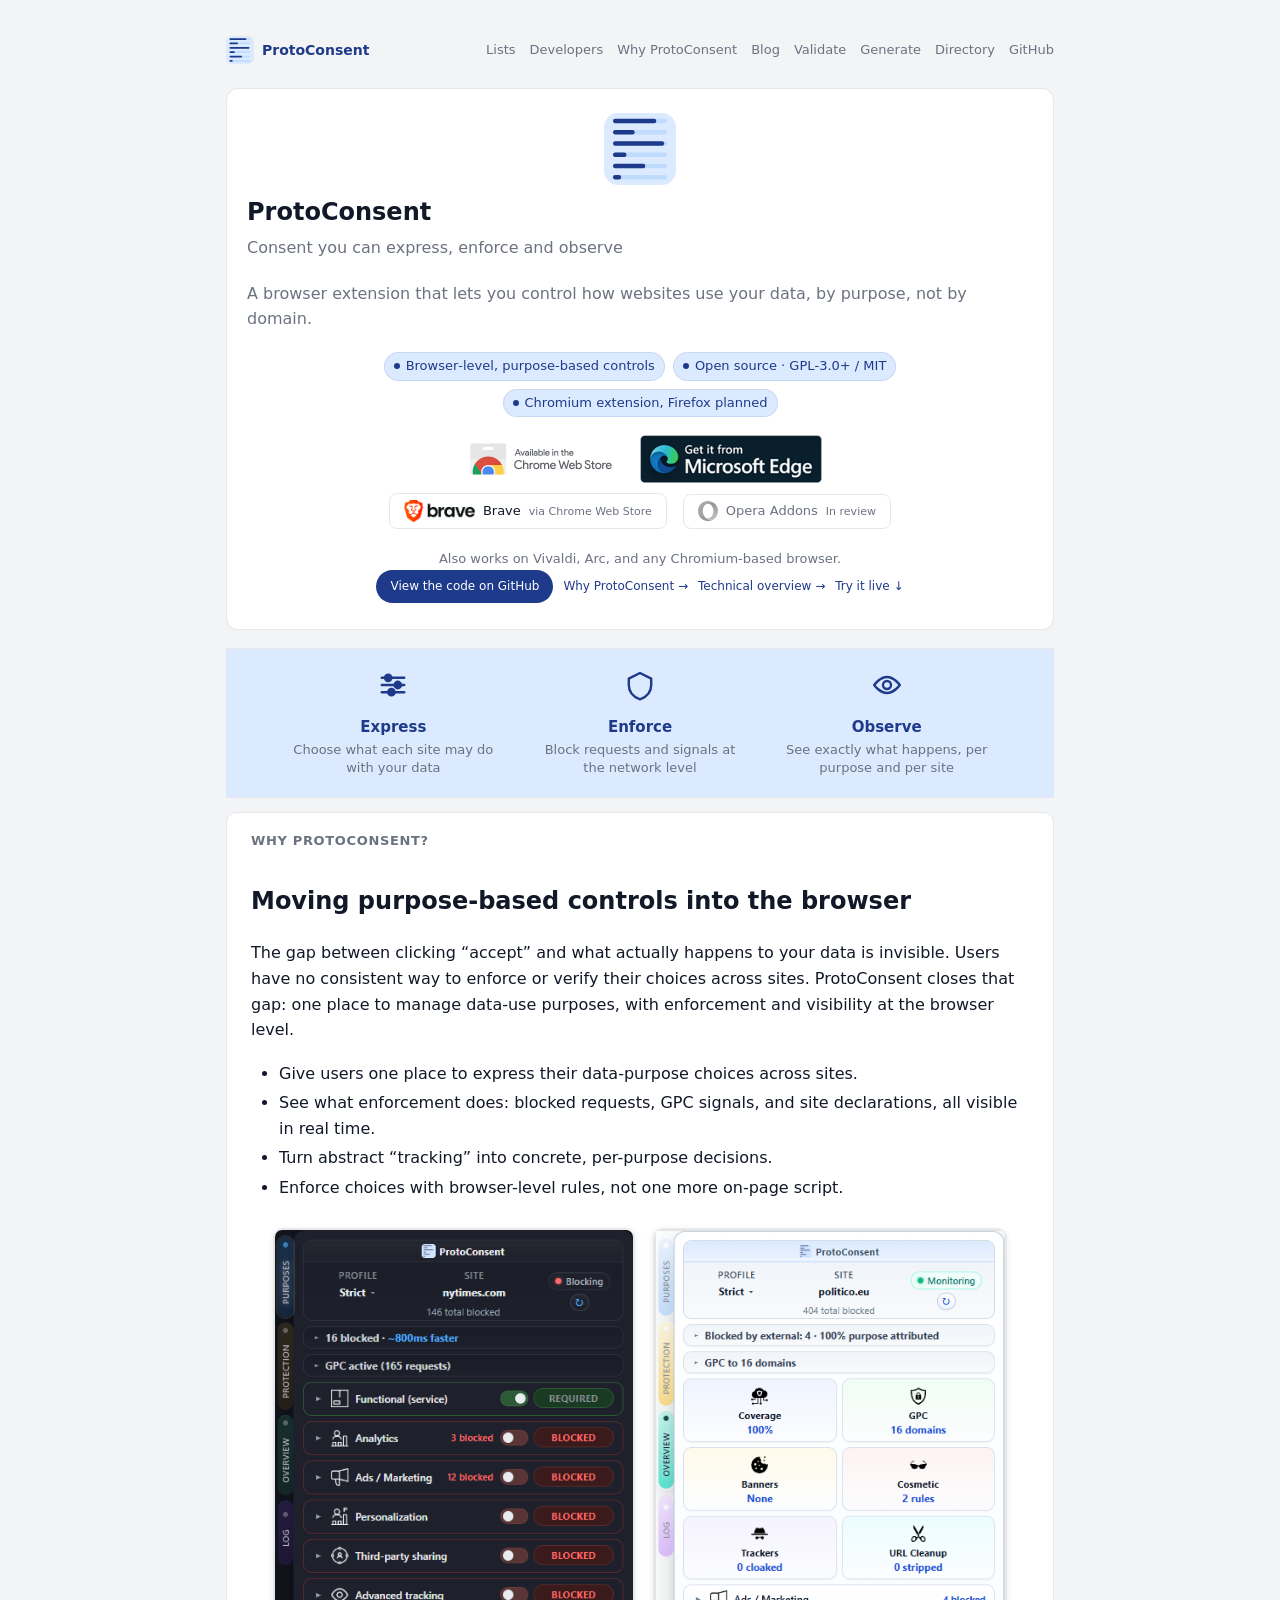
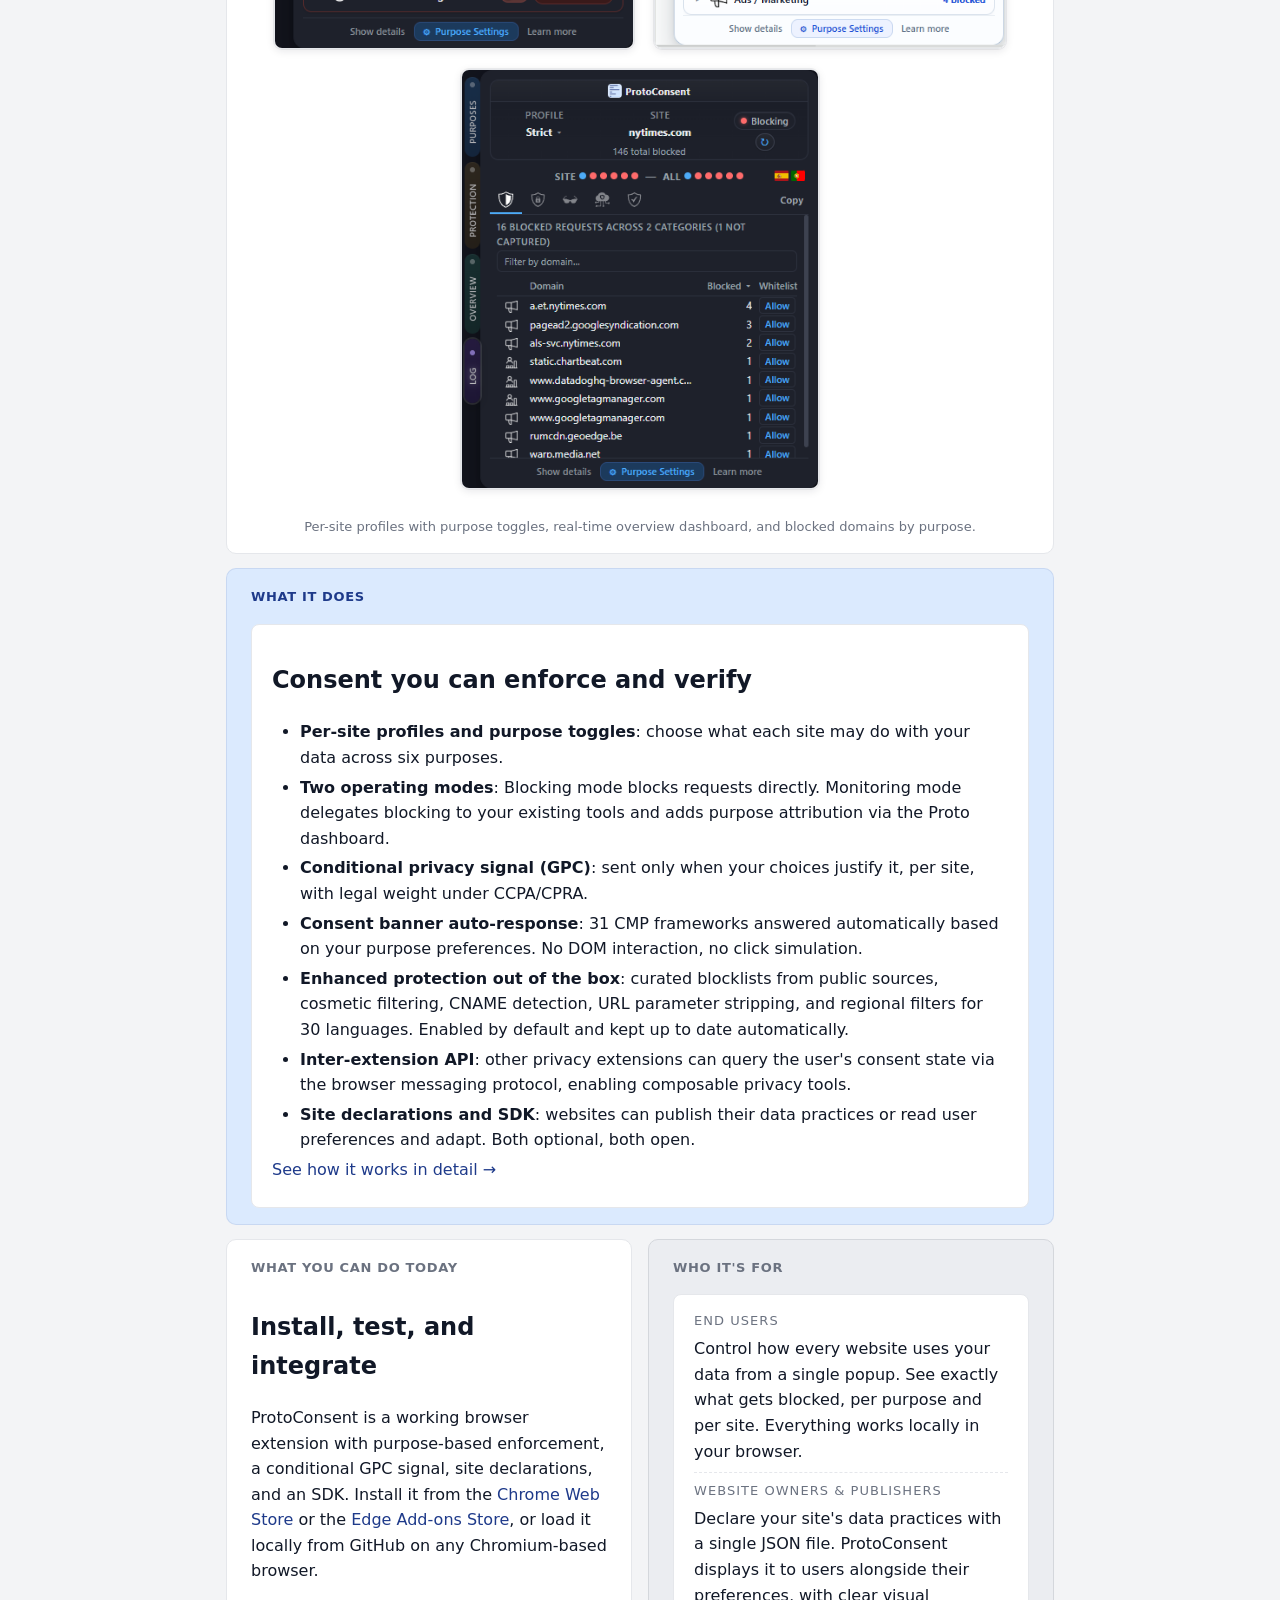
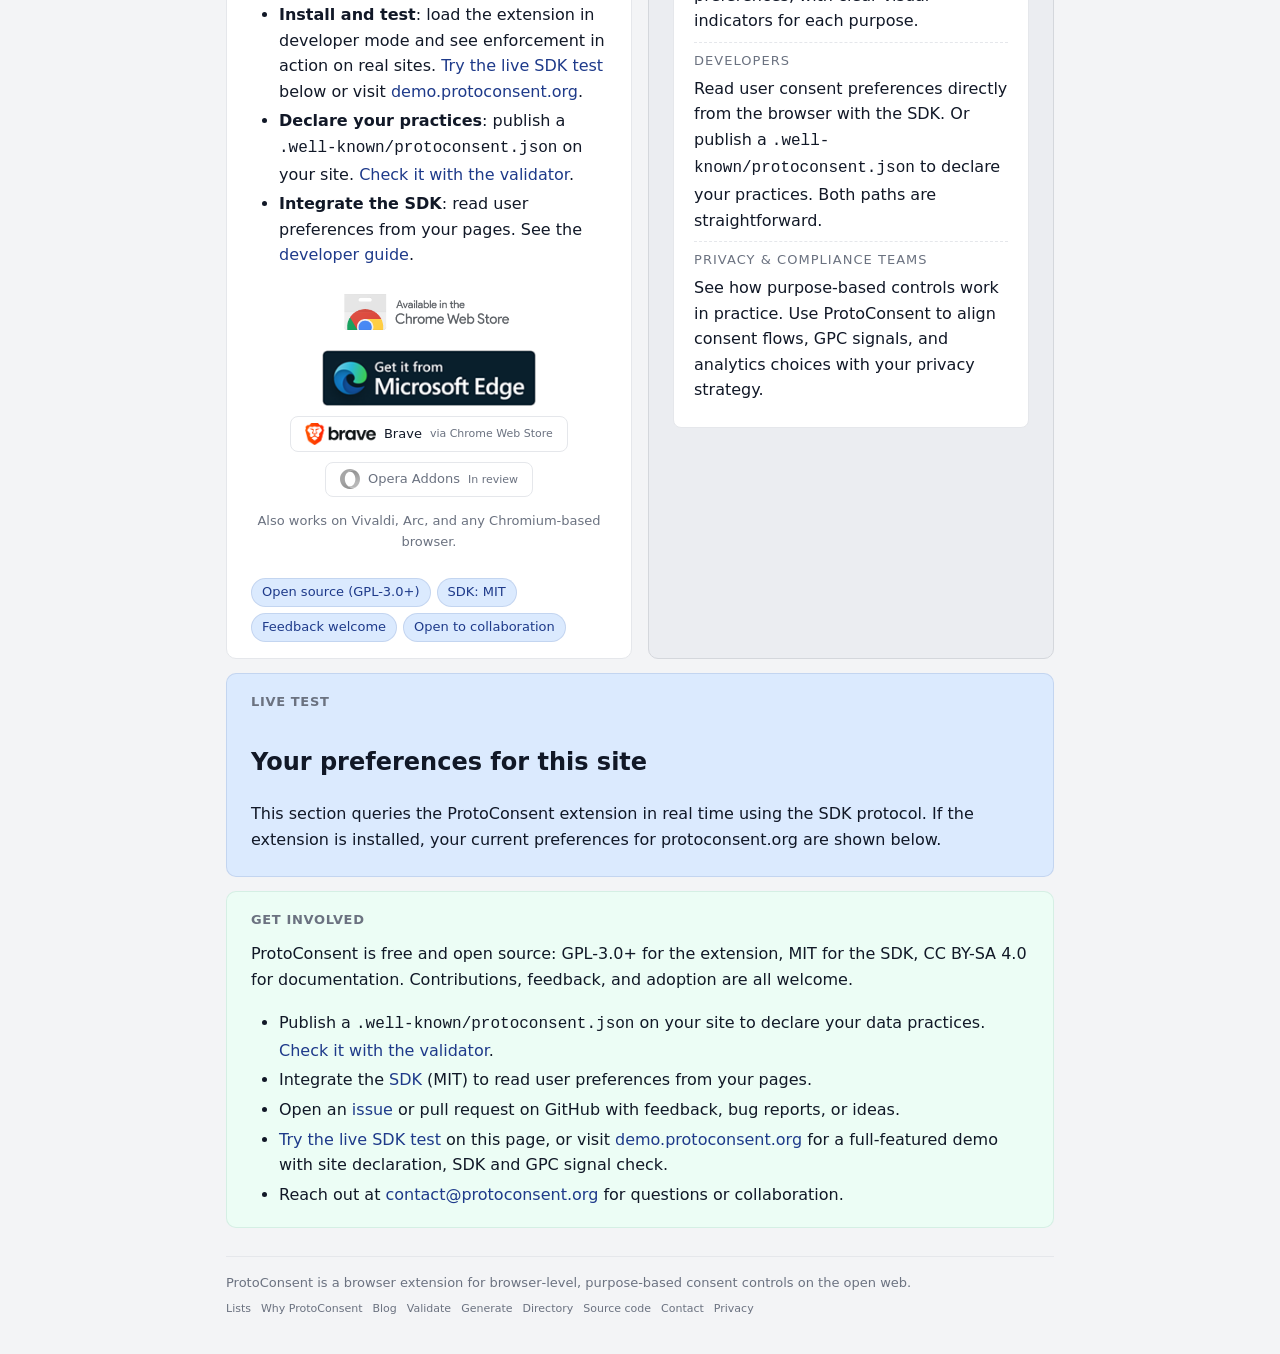
==== index.html @ 51a00105 "docs: update store badges" ====
<!DOCTYPE html>
<!--
  ProtoConsent browser extension
  Copyright (C) 2026 ProtoConsent contributors
  SPDX-License-Identifier: GPL-3.0-or-later
-->
<html lang="en">
<head>
  <meta charset="UTF-8">
  <title>ProtoConsent | Browser extension for purpose-based privacy and tracker blocking</title>
  <link rel="icon" type="image/svg+xml" sizes="any" href="assets/logo/protoconsent_logo_bold.svg">
  <link rel="icon" type="image/png" sizes="32x32" href="assets/logo/protoconsent_logo_32.png">
  <meta name="viewport" content="width=device-width, initial-scale=1">
  <meta name="description" content="ProtoConsent is a user-side browser extension to control how websites may use your data, expressed in terms of purposes, from inside your browser.">

  <!-- Open Graph -->
  <meta property="og:title" content="ProtoConsent | Browser extension for purpose-based privacy and tracker blocking">
  <meta property="og:description" content="A browser extension to control how websites may use your data, expressed in terms of purposes, from inside your browser.">
  <meta property="og:type" content="website">
  <meta property="og:url" content="https://protoconsent.org/">
  <meta property="og:image" content="https://protoconsent.org/assets/logo/protoconsent_logo_256.png">

  <!-- Twitter Card -->
  <meta name="twitter:card" content="summary">
  <meta name="twitter:title" content="ProtoConsent | Browser extension for purpose-based privacy and tracker blocking">
  <meta name="twitter:description" content="A browser extension to control how websites may use your data, expressed in terms of purposes, from inside your browser.">
  <meta name="twitter:image" content="https://protoconsent.org/assets/logo/protoconsent_logo_256.png">

  <meta http-equiv="Content-Security-Policy" content="default-src 'none'; script-src 'self'; style-src 'self'; img-src 'self'; form-action 'none'; base-uri 'none';">
  <link rel="stylesheet" href="assets/css/style.css">
</head>
<body>
  <a href="#main-content" class="skip-link">Skip to content</a>
  <div class="page">
    <div class="container">
<!-- HEADER-START -->
      <header>
        <div class="brand">
          <img src="assets/logo/protoconsent_logo_bold.svg" alt="ProtoConsent" class="brand-mark" width="28" height="28">
          <div class="brand-name">ProtoConsent</div>
        </div>
        <input type="checkbox" id="nav-toggle" class="nav-toggle" aria-hidden="true">
        <label for="nav-toggle" class="nav-toggle-label" aria-label="Toggle menu"><span></span></label>
        <nav class="header-links-nav" aria-label="Main">
          <a class="header-link" href="lists.html">Lists</a>
          <a class="header-link" href="developers.html">Developers</a>
          <a class="header-link" href="why.html">Why ProtoConsent</a>
          <a class="header-link" href="blog/">Blog</a>
          <a class="header-link" href="validate.html">Validate</a>
          <a class="header-link" href="generate.html">Generate</a>
          <a class="header-link" href="directory.html">Directory</a>
          <a class="header-link" href="https://github.com/ProtoConsent/ProtoConsent" target="_blank" rel="noopener noreferrer">GitHub</a>
        </nav>
      </header>
      <!-- HEADER-END -->

      <main id="main-content">
        <!-- HERO -->
        <section class="hero">
          <img src="assets/logo/protoconsent_logo_bold.svg" alt="ProtoConsent logo" class="hero-logo" width="72" height="72">
          <h1 class="hero-title">ProtoConsent</h1>
          <p class="hero-subtitle">
            Consent you can express, enforce and observe
          </p>
          <p class="hero-subtitle">
            A browser extension that lets you control how websites use your data, by purpose, not by domain.
          </p>

          <div class="hero-badges">
            <div class="badge">
              <span class="badge-dot"></span>
              <span>Browser‑level, purpose‑based controls</span>
            </div>
            <div class="badge">
              <span class="badge-dot"></span>
              <span>Open source · GPL‑3.0+ / MIT</span>
            </div>
            <div class="badge">
              <span class="badge-dot"></span>
              <span>Chromium extension, Firefox planned</span>
            </div>
          </div>

          <div class="store-badges-row">
            <a class="store-badge-official" href="https://chromewebstore.google.com/detail/protoconsent/dkcdkdcclhofocmkecccmikkfmfgfdlb" target="_blank" rel="noopener noreferrer">
              <img src="assets/icons/chrome-badge.png" alt="Available in the Chrome Web Store" height="48">
            </a>
            <a class="store-badge-official" href="https://microsoftedge.microsoft.com/addons/detail/protoconsent/djghmcahfjgmeiocpgkdgengofconfoo" target="_blank" rel="noopener noreferrer">
              <img src="assets/icons/microsoft-edge-add-ons-badge.png" alt="Get it from Microsoft Edge" height="48">
            </a>
          </div>
          <div class="store-badges-row store-badges-secondary">
            <a class="store-badge-pending" href="https://chromewebstore.google.com/detail/protoconsent/dkcdkdcclhofocmkecccmikkfmfgfdlb" target="_blank" rel="noopener noreferrer">
              <img src="assets/icons/brave.png" alt="Brave" height="22"> Brave <span class="store-badge-note">via Chrome Web Store</span>
            </a>
            <span class="store-badge-pending">
              <img src="assets/icons/opera.svg" alt="Opera" width="20" height="20"> Opera Addons <span class="store-badge-note">In review</span>
            </span>
            <span class="store-badge-compat">Also works on Vivaldi, Arc, and any Chromium-based browser.</span>
          </div>

          <div class="hero-actions">
            <a class="btn-primary" href="https://github.com/ProtoConsent/ProtoConsent" target="_blank" rel="noopener noreferrer">
              View the code on GitHub
            </a>
            <a class="btn-secondary" href="why.html">
              Why ProtoConsent →
            </a>
            <a class="btn-secondary" href="#how-it-works">
              Technical overview →
            </a>
            <a class="btn-secondary" href="#live-test">
              Try it live ↓
            </a>
          </div>
        </section>

        <section class="hero-meta">
          <div class="hero-pillars">
            <div class="hero-pillar">
              <svg class="hero-pillar-icon" xmlns="http://www.w3.org/2000/svg" width="32" height="32" viewBox="0 0 20 20" fill="none" stroke="currentColor" stroke-width="1.5" stroke-linecap="round" stroke-linejoin="round"><line x1="3" y1="5.5" x2="17" y2="5.5"/><circle cx="7" cy="5.5" r="2" fill="var(--pc-blue)"/><line x1="3" y1="10" x2="17" y2="10"/><circle cx="13" cy="10" r="2" fill="var(--pc-blue)"/><line x1="3" y1="14.5" x2="17" y2="14.5"/><circle cx="9" cy="14.5" r="2" fill="var(--pc-blue)"/></svg>
              <div class="hero-pillar-label">Express</div>
              <div class="hero-pillar-desc">Choose what each site may do with your data</div>
            </div>
            <div class="hero-pillar">
              <svg class="hero-pillar-icon" xmlns="http://www.w3.org/2000/svg" width="32" height="32" viewBox="0 0 20 20" fill="none" stroke="currentColor" stroke-width="1.5" stroke-linecap="round" stroke-linejoin="round"><path d="M10 2.5l7 3.5v4c0 4.5-3 7.5-7 9-4-1.5-7-4.5-7-9V6z"/></svg>
              <div class="hero-pillar-label">Enforce</div>
              <div class="hero-pillar-desc">Block requests and signals at the network level</div>
            </div>
            <div class="hero-pillar">
              <svg class="hero-pillar-icon" xmlns="http://www.w3.org/2000/svg" width="32" height="32" viewBox="0 0 20 20" fill="none" stroke="currentColor" stroke-width="1.5" stroke-linecap="round" stroke-linejoin="round"><path d="M2 10s3.5-5 8-5 8 5 8 5-3.5 5-8 5-8-5-8-5z"/><circle cx="10" cy="10" r="2.5"/></svg>
              <div class="hero-pillar-label">Observe</div>
              <div class="hero-pillar-desc">See exactly what happens, per purpose and per site</div>
            </div>
          </div>
        </section>

        <!-- WHY -->
        <section class="card card-spaced">
          <div class="card-title">Why ProtoConsent?</div>
          <h2>Moving purpose-based controls into the browser</h2>
          <p>
            The gap between clicking &ldquo;accept&rdquo; and what actually happens to your data is invisible. Users have no consistent way to enforce or verify their choices across sites. ProtoConsent closes that gap: one place to manage data-use purposes, with enforcement and visibility at the browser level.
          </p>
          <ul>
            <li>Give users one place to express their data-purpose choices across sites.</li>
            <li>See what enforcement does: blocked requests, GPC signals, and site declarations, all visible in real time.</li>
            <li>Turn abstract &ldquo;tracking&rdquo; into concrete, per-purpose decisions.</li>
            <li>Enforce choices with browser-level rules, not one more on-page script.</li>
          </ul>
          <figure class="screenshot screenshot-pair">
            <img src="assets/screenshots/popup-profile-dark.png" alt="ProtoConsent popup with per-site profile and purpose toggles (dark mode)">
            <img src="assets/screenshots/popup-overview-monitoring.png" alt="Overview tab with signal status and purpose-attributed blocks">
            <img src="assets/screenshots/popup-log-domains-dark.png" alt="Log tab showing blocked domains by purpose (dark mode)">
            <figcaption>
              Per-site profiles with purpose toggles, real-time overview dashboard, and blocked domains by purpose.
            </figcaption>
          </figure>
        </section>

        <!-- WHAT IT DOES -->
        <section class="card card-spaced card-alt" id="how-it-works">
          <div class="card-title">What it does</div>
          <div class="card-inset">
            <h2>Consent you can enforce and verify</h2>
            <ul>
              <li><strong>Per-site profiles and purpose toggles</strong>: choose what each site may do with your data across six purposes.</li>
              <li><strong>Two operating modes</strong>: Blocking mode blocks requests directly. Monitoring mode delegates blocking to your existing tools and adds purpose attribution via the Proto dashboard.</li>
              <li><strong>Conditional privacy signal (GPC)</strong>: sent only when your choices justify it, per site, with legal weight under CCPA/CPRA.</li>
              <li><strong>Consent banner auto-response</strong>: 31 CMP frameworks answered automatically based on your purpose preferences. No DOM interaction, no click simulation.</li>
              <li><strong>Enhanced protection out of the box</strong>: curated blocklists from public sources, cosmetic filtering, CNAME detection, URL parameter stripping, and regional filters for 30 languages. Enabled by default and kept up to date automatically.</li>
              <li><strong>Inter-extension API</strong>: other privacy extensions can query the user's consent state via the browser messaging protocol, enabling composable privacy tools.</li>
              <li><strong>Site declarations and SDK</strong>: websites can publish their data practices or read user preferences and adapt. Both optional, both open.</li>
            </ul>
            <p>
              <a href="developers.html">See how it works in detail &rarr;</a>
            </p>
          </div>
        </section>

        <!-- WHO + WHAT YOU CAN DO -->
        <section class="grid grid-spaced">
          <article class="card">
            <div class="card-title">What you can do today</div>
            <h2>Install, test, and integrate</h2>
            <p>
              ProtoConsent is a working browser extension with purpose-based enforcement,
              a conditional GPC signal, site declarations, and an SDK. Install it from the <a href="https://chromewebstore.google.com/detail/protoconsent/dkcdkdcclhofocmkecccmikkfmfgfdlb" target="_blank" rel="noopener noreferrer">Chrome Web Store</a> or the <a href="https://microsoftedge.microsoft.com/addons/detail/protoconsent/djghmcahfjgmeiocpgkdgengofconfoo" target="_blank" rel="noopener noreferrer">Edge Add-ons Store</a>, or load it locally from GitHub on any Chromium-based browser.
            </p>
            <ul>
              <li><strong>Install and test</strong>: load the extension in developer mode and see enforcement in action on real sites. <a href="#live-test">Try the live SDK test</a> below or visit <a href="https://demo.protoconsent.org" target="_blank" rel="noopener noreferrer">demo.protoconsent.org</a>.</li>
              <li><strong>Declare your practices</strong>: publish a <code>.well-known/protoconsent.json</code> on your site. <a href="validate.html">Check it with the validator</a>.</li>
              <li><strong>Integrate the SDK</strong>: read user preferences from your pages. See the <a href="developers.html">developer guide</a>.</li>
            </ul>

            <div class="store-badges store-badges-stack">
              <a class="store-badge-official" href="https://chromewebstore.google.com/detail/protoconsent/dkcdkdcclhofocmkecccmikkfmfgfdlb" target="_blank" rel="noopener noreferrer">
                <img src="assets/icons/chrome-badge.png" alt="Available in the Chrome Web Store" height="56">
              </a>
              <a class="store-badge-official" href="https://microsoftedge.microsoft.com/addons/detail/protoconsent/djghmcahfjgmeiocpgkdgengofconfoo" target="_blank" rel="noopener noreferrer">
                <img src="assets/icons/microsoft-edge-add-ons-badge.png" alt="Get it from Microsoft Edge" height="56">
              </a>
              <a class="store-badge-pending" href="https://chromewebstore.google.com/detail/protoconsent/dkcdkdcclhofocmkecccmikkfmfgfdlb" target="_blank" rel="noopener noreferrer">
                <img src="assets/icons/brave.png" alt="Brave" height="22"> Brave <span class="store-badge-note">via Chrome Web Store</span>
              </a>
              <span class="store-badge-pending">
                <img src="assets/icons/opera.svg" alt="Opera" width="20" height="20"> Opera Addons <span class="store-badge-note">In review</span>
              </span>
              <span class="store-badge-compat">Also works on Vivaldi, Arc, and any Chromium-based browser.</span>
            </div>

            <div class="pill-row">
              <span class="pill">Open source (GPL-3.0+)</span>
              <span class="pill">SDK: MIT</span>
              <span class="pill">Feedback welcome</span>
              <span class="pill">Open to collaboration</span>
            </div>
          </article>

          <article class="card card-muted">
            <div class="card-title">Who it's for</div>

            <div class="card-inset">
              <div class="audience-block">
                <div class="audience-label">End users</div>
                <p>
                  Control how every website uses your data from a single popup. See exactly what gets blocked, per purpose and per site. Everything works locally in your browser.
                </p>
              </div>

              <div class="audience-block">
                <div class="audience-label">Website owners &amp; publishers</div>
                <p>
                  Declare your site's data practices with a single JSON file. ProtoConsent displays it to users alongside their preferences, with clear visual indicators for each purpose.
                </p>
              </div>

              <div class="audience-block">
                <div class="audience-label">Developers</div>
                <p>
                  Read user consent preferences directly from the browser with the SDK. Or publish a <code>.well-known/protoconsent.json</code> to declare your practices. Both paths are straightforward.
                </p>
              </div>

              <div class="audience-block">
                <div class="audience-label">Privacy &amp; compliance teams</div>
                <p>
                  See how purpose-based controls work in practice. Use ProtoConsent to align consent flows, GPC signals, and analytics choices with your privacy strategy.
                </p>
              </div>
            </div>
          </article>
        </section>

        <!-- LIVE SDK TEST -->
        <section class="card card-spaced sdk-demo-card" id="live-test">
          <div class="card-title">Live test</div>
          <h2>Your preferences for this site</h2>
          <p>
            This section queries the ProtoConsent extension in real time using the SDK protocol.
            If the extension is installed, your current preferences for protoconsent.org are shown below.
          </p>
          <div id="sdk-demo-result"></div>
        </section>

        <!-- GET INVOLVED -->
        <section class="card card-spaced card-mint">
          <div class="card-title">Get involved</div>
          <p class="cta-text">
            ProtoConsent is free and open source: GPL-3.0+ for the extension, MIT for the SDK, CC BY-SA 4.0 for documentation. Contributions, feedback, and adoption are all welcome.
          </p>
          <ul>
            <li>Publish a <code>.well-known/protoconsent.json</code> on your site to declare your data practices. <a href="validate.html">Check it with the validator</a>.</li>
            <li>Integrate the <a href="https://github.com/ProtoConsent/ProtoConsent/tree/main/sdk" target="_blank" rel="noopener noreferrer">SDK</a> (MIT) to read user preferences from your pages.</li>
            <li>Open an <a href="https://github.com/ProtoConsent/ProtoConsent/issues" target="_blank" rel="noopener noreferrer">issue</a> or pull request on GitHub with feedback, bug reports, or ideas.</li>
            <li><a href="#live-test">Try the live SDK test</a> on this page, or visit <a href="https://demo.protoconsent.org" target="_blank" rel="noopener noreferrer">demo.protoconsent.org</a> for a full-featured demo with site declaration, SDK and GPC signal check.</li>
            <li>Reach out at <a href="mailto:contact@protoconsent.org">contact@protoconsent.org</a> for questions or collaboration.</li>
          </ul>
        </section>
      </main>

<!-- FOOTER-START -->
      <footer>
        <div>
          ProtoConsent is a browser extension for browser‑level, purpose‑based consent controls on the open web.
        </div>
        <nav class="footer-links" aria-label="Footer">
          <a href="lists.html">Lists</a>
          <a href="why.html">Why ProtoConsent</a>
          <a href="blog/">Blog</a>
          <a href="validate.html">Validate</a>
          <a href="generate.html">Generate</a>
          <a href="directory.html">Directory</a>
          <a href="https://github.com/ProtoConsent/ProtoConsent" target="_blank" rel="noopener noreferrer">Source code</a>
          <a href="mailto:contact@protoconsent.org">Contact</a>
          <a href="privacy.html">Privacy</a>
        </nav>
      </footer>
      <!-- FOOTER-END -->
    </div>
  </div>
  <script src="assets/js/sdk-demo.js"></script>
</body>
</html>
---- assets/css/style.css ----
/*
 * ProtoConsent browser extension
 * Copyright (C) 2026 ProtoConsent contributors
 * SPDX-License-Identifier: GPL-3.0-or-later
 */

:root {
  --pc-bg-light: #dbeafe;
  --pc-blue: #1e3a8a;
  --pc-body-bg: #f3f4f6;
  --pc-card-muted: #ebedf1;
  --pc-text-main: #111827;
  --pc-muted: #6b7280;
  --pc-border: #e5e7eb;
  --pc-white: #ffffff;
  --pc-accent: #2563eb;
}

* {
  box-sizing: border-box;
}

.skip-link {
  position: absolute;
  left: -9999px;
  top: 0;
  z-index: 100;
  background: var(--pc-blue);
  color: var(--pc-white);
  padding: 8px 16px;
  border-radius: 0 0 6px 0;
  font-size: 14px;
  text-decoration: none;
}

.skip-link:focus {
  left: 0;
}

body {
  margin: 0;
  font-family: system-ui, -apple-system, BlinkMacSystemFont, "Segoe UI", sans-serif;
  font-size: 16px;
  line-height: 1.6;
  color: var(--pc-text-main);
  background-color: var(--pc-body-bg);
}

a {
  color: var(--pc-blue);
  text-decoration: none;
}

a:hover {
  text-decoration: underline;
}

.page {
  min-height: 100vh;
  display: flex;
  flex-direction: column;
}

.container {
  width: 100%;
  max-width: 860px;
  margin: 0 auto;
  padding: 24px 16px 40px;
}

header {
  padding: 12px 0 24px;
  display: flex;
  justify-content: space-between;
  align-items: center;
}

.brand {
  display: flex;
  align-items: center;
  gap: 8px;
}

.brand-mark {
  width: 28px;
  height: 28px;
  border-radius: 4px;
  object-fit: contain;
}

.brand-name {
  font-size: 14px;
  font-weight: 600;
  color: var(--pc-blue);
}

.header-link {
  font-size: 13px;
  color: var(--pc-muted);
}

.header-links-nav {
  display: flex;
  align-items: center;
  gap: 14px;
}

/* Hamburger toggle (CSS-only, no JS) */
.nav-toggle { display: none; }
.nav-toggle-label { display: none; cursor: pointer; }
.nav-toggle-label span,
.nav-toggle-label span::before,
.nav-toggle-label span::after {
  display: block;
  background: var(--pc-muted);
  height: 2px;
  width: 20px;
  border-radius: 1px;
  position: relative;
  transition: transform 0.2s ease;
}
.nav-toggle-label span::before,
.nav-toggle-label span::after {
  content: '';
  position: absolute;
}
.nav-toggle-label span::before { top: -6px; }
.nav-toggle-label span::after  { top:  6px; }
.nav-toggle:checked + .nav-toggle-label span { background: transparent; }
.nav-toggle:checked + .nav-toggle-label span::before {
  top: 0; transform: rotate(45deg);
}
.nav-toggle:checked + .nav-toggle-label span::after {
  top: 0; transform: rotate(-45deg);
}

@media (max-width: 768px) {
  .nav-toggle-label {
    display: flex;
    align-items: center;
    padding: 8px;
  }
  .header-links-nav {
    display: none;
    position: absolute;
    top: 100%;
    right: 0;
    background: var(--pc-white);
    border: 1px solid var(--pc-border);
    border-radius: 8px;
    padding: 8px 0;
    flex-direction: column;
    gap: 0;
    min-width: 180px;
    box-shadow: 0 4px 12px rgba(0,0,0,0.08);
    z-index: 100;
  }
  .header-links-nav .header-link {
    padding: 8px 16px;
    display: block;
    border-radius: 4px;
  }
  .header-links-nav .header-link:hover {
    background-color: var(--pc-bg-light);
    color: var(--pc-blue);
    text-decoration: none;
  }
  .nav-toggle:checked ~ .header-links-nav { display: flex; }
  header { position: relative; }
}

main {
  flex: 1;
}

.hero {
  background-color: var(--pc-white);
  border-radius: 12px;
  border: 1px solid var(--pc-border);
  padding: 24px 20px 22px;
  margin-bottom: 18px;
}

.hero-logo {
  display: block;
  margin: 0 auto 12px;
  border-radius: 8px;
}

.hero-title {
  font-size: 24px;
  line-height: 1.25;
  margin: 0 0 8px;
  color: var(--pc-text-main);
}

.hero-subtitle {
  font-size: 16px;
  color: var(--pc-muted);
  margin: 0 0 20px;
}

.hero-badges {
  display: flex;
  flex-wrap: wrap;
  gap: 8px;
  justify-content: center;
  margin-bottom: 18px;
}

.hero-meta {
  border-top: 1px solid var(--pc-border);
  border-bottom: 1px solid var(--pc-border);
  background: var(--pc-bg-light);
  padding: 1.25rem 1.5rem;
}

.hero-pillars {
  display: flex;
  justify-content: center;
  gap: 2.5rem;
  max-width: 700px;
  margin: 0 auto;
}

.hero-pillar {
  text-align: center;
  flex: 1;
  min-width: 0;
}

.hero-pillar-icon {
  color: var(--pc-blue);
  margin-bottom: 6px;
}

.hero-pillar-label {
  font-weight: 600;
  font-size: 15px;
  color: var(--pc-blue);
  margin-bottom: 2px;
}

.hero-pillar-desc {
  font-size: 13px;
  color: var(--pc-muted);
  line-height: 1.4;
}

@media (max-width: 500px) {
  .hero-pillars {
    flex-direction: column;
    gap: 1rem;
    align-items: center;
  }
  .hero-pillar {
    max-width: 220px;
  }
}

.hero-meta-inner {
  max-width: 960px;
  margin: 0 auto;
  text-align: center;
  font-size: 0.95rem;
  color: var(--pc-blue);
}

.badge {
  display: inline-flex;
  align-items: center;
  gap: 6px;
  padding: 3px 9px;
  border-radius: 999px;
  background-color: var(--pc-bg-light);
  color: var(--pc-blue);
  font-size: 13px;
  border: 1px solid rgba(30, 58, 138, 0.1);
}

.badge-dot {
  width: 6px;
  height: 6px;
  border-radius: 999px;
  background-color: var(--pc-blue);
}

.hero-actions {
  display: flex;
  flex-wrap: wrap;
  gap: 10px;
  justify-content: center;
  margin-bottom: 4px;
}

.btn-primary {
  display: inline-flex;
  align-items: center;
  justify-content: center;
  padding: 7px 14px;
  border-radius: 999px;
  border: none;
  background-color: var(--pc-blue);
  color: #ffffff;
  font-size: 12px;
  font-weight: 500;
  cursor: pointer;
  text-decoration: none;
}

.btn-primary:hover {
  background-color: #1d4ed8;
  text-decoration: none;
}

.btn-secondary {
  font-size: 12px;
  color: var(--pc-blue);
  display: inline-flex;
  align-items: center;
  gap: 6px;
}

.grid {
  display: grid;
  grid-template-columns: minmax(0, 1.4fr) minmax(0, 1.4fr);
  gap: 16px;
  margin-top: 16px;
}

@media (max-width: 780px) {
  .grid {
    grid-template-columns: 1fr;
  }
}

.card {
  background-color: var(--pc-white);
  border-radius: 10px;
  border: 1px solid var(--pc-border);
  padding: 18px 24px 16px;
  display: flex;
  flex-direction: column;
}

.card > .screenshot:last-child {
  margin-top: auto;
  margin-bottom: auto;
}

.card-title {
  font-size: 13px;
  font-weight: 600;
  margin: 0 0 10px;
  text-transform: uppercase;
  letter-spacing: 0.05em;
  color: var(--pc-muted);
}

.card h3 {
  font-size: 16px;
  margin: 0 0 8px;
}

.card p {
  margin: 0 0 8px;
}

.card ul {
  margin: 10px 0 0;
  padding-left: 28px;
}

.card li {
  margin-bottom: 4px;
}

.pill-row {
  display: flex;
  flex-wrap: wrap;
  gap: 6px;
  margin-top: 8px;
}

.pill {
  padding: 3px 10px;
  border-radius: 999px;
  background-color: var(--pc-bg-light);
  color: var(--pc-blue);
  font-size: 13px;
  border: 1px solid rgba(30, 58, 138, 0.12);
}

.audience-block + .audience-block {
  margin-top: 8px;
  padding-top: 8px;
  border-top: 1px dashed var(--pc-border);
}

.audience-label {
  font-size: 13px;
  text-transform: uppercase;
  letter-spacing: 0.08em;
  color: var(--pc-muted);
  margin-bottom: 4px;
}

footer {
  border-top: 1px solid var(--pc-border);
  margin-top: 28px;
  padding-top: 16px;
  font-size: 13px;
  color: var(--pc-muted);
}

.footer-links {
  margin-top: 6px;
  display: flex;
  flex-wrap: wrap;
  gap: 10px;
  font-size: 11px;
}

.footer-links a {
  color: var(--pc-muted);
}

.grid-spaced {
  margin-top: 14px;
}

.card-spaced {
  margin-top: 14px;
}

/* Alternating card backgrounds */
.card-alt {
  background-color: var(--pc-bg-light);
  border-color: rgba(30, 58, 138, 0.1);
}

.card-mint {
  background-color: #ecfdf5;
  border-color: rgba(16, 120, 80, 0.1);
}

.card-alt .card-title {
  color: var(--pc-blue);
}

/* Muted grey card */
.card.card-muted {
  background-color: var(--pc-card-muted);
  border-color: #d4d7dc;
}

.cta-text {
  margin-bottom: 6px;
}

.screenshot {
  margin: 0 0 14px;
  padding: 24px 0 0;
  text-align: center;
}

.screenshot-pair {
  display: flex;
  gap: 20px;
  justify-content: center;
  flex-wrap: wrap;
}

.screenshot-pair img {
  max-height: 420px;
  width: auto;
  box-shadow: 0 2px 8px rgba(15, 23, 42, 0.10), 0 0 0 1px rgba(15, 23, 42, 0.06);
}

.screenshot img {
  max-width: 100%;
  height: auto;
  border-radius: 8px;
  border: 1px solid var(--pc-border);
}

.screenshot figcaption {
  font-size: 13px;
  color: var(--pc-muted);
  margin-top: 8px;
}

.code-block {
  background-color: #1e293b;
  color: #e2e8f0;
  border-radius: 8px;
  padding: 16px 18px;
  margin: 10px 0 14px;
  overflow-x: auto;
  font-family: "SF Mono", "Fira Code", "Fira Mono", Menlo, Consolas, monospace;
  font-size: 13px;
  line-height: 1.6;
}

.code-comment {
  color: #94a3b8;
}

/* Card inset panel (white box inside colored cards) */

.card .card-inset {
  background-color: var(--pc-white);
  border: 1px solid var(--pc-border);
  border-radius: 8px;
  padding: 16px 20px;
  margin-top: 6px;
}

/* SDK live test */

.sdk-demo-card {
  background-color: var(--pc-bg-light);
  border: 1px solid rgba(30, 58, 138, 0.12);
}

.sdk-demo-detected,
.sdk-demo-noext {
  background-color: var(--pc-white);
  border: 1px solid var(--pc-border);
  border-radius: 8px;
  padding: 12px 16px;
  margin-top: 6px;
}

.sdk-demo-noext {
  display: flex;
  align-items: center;
  gap: 10px;
  font-size: 15px;
  color: var(--pc-text-main);
}

.sdk-demo-profile {
  font-size: 15px;
  font-weight: 700;
  color: var(--pc-blue);
  margin-bottom: 10px;
  text-transform: capitalize;
}

.sdk-demo-purposes {
  display: flex;
  flex-wrap: wrap;
  gap: 6px;
}

.sdk-demo-purpose {
  display: inline-block;
  padding: 3px 10px;
  border-radius: 999px;
  font-size: 13px;
  border: 1px solid;
}

.sdk-demo-purpose.is-allowed {
  background-color: #dcfce7;
  color: #166534;
  border-color: rgba(22, 101, 52, 0.15);
}

.sdk-demo-purpose.is-blocked {
  background-color: #fee2e2;
  color: #991b1b;
  border-color: rgba(153, 27, 27, 0.15);
}

.sdk-demo-icon {
  flex-shrink: 0;
}

/* Article page (why.html) */

.article {
  background-color: var(--pc-white);
  border-radius: 12px;
  border: 1px solid var(--pc-border);
  padding: 28px 24px 24px;
}

.article-header {
  margin-bottom: 24px;
  padding-bottom: 20px;
  border-bottom: 1px solid var(--pc-border);
}

.article-back {
  font-size: 13px;
  color: var(--pc-muted);
  display: inline-block;
  margin-bottom: 12px;
}

.article-title {
  font-size: 26px;
  line-height: 1.25;
  margin: 0 0 8px;
  color: var(--pc-text-main);
}

.article-subtitle {
  font-size: 17px;
  color: var(--pc-muted);
  margin: 0;
  line-height: 1.5;
}

.article-date {
  font-size: 13px;
  color: var(--pc-muted);
  margin: 4px 0 0;
}

.article .hero-meta {
  border-top: none;
  margin-bottom: 24px;
}

.article-img {
  display: block;
  max-width: 100%;
  height: auto;
  border-radius: 8px;
  margin: 0 0 24px;
}

.article-section {
  margin-bottom: 24px;
}

.article-section:last-child {
  margin-bottom: 0;
}

.article-section h2 {
  font-size: 18px;
  margin: 0 0 10px;
  color: var(--pc-text-main);
}

.article-section p {
  margin: 0 0 10px;
}

.article-section ul {
  margin: 8px 0 10px;
  padding-left: 18px;
}

.article-section li {
  margin-bottom: 6px;
}

.policy-table {
  width: 100%;
  border-collapse: collapse;
  font-size: 14px;
  margin-top: 12px;
}

.policy-table th,
.policy-table td {
  text-align: left;
  padding: 8px 12px;
  border-bottom: 1px solid var(--pc-border);
}

.policy-table th {
  font-weight: 600;
  color: var(--pc-blue);
}

.policy-table td:first-child {
  white-space: nowrap;
}

.policy-table + p {
  margin-top: 16px;
}

/* Validator page (validate.html) */

.vld-input-row {
  margin-bottom: 12px;
}

.vld-label {
  display: block;
  font-size: 13px;
  font-weight: 600;
  color: var(--pc-muted);
  text-transform: uppercase;
  letter-spacing: 0.05em;
  margin-bottom: 6px;
}

.vld-field-group {
  display: flex;
  gap: 8px;
}

.vld-input {
  flex: 1;
  padding: 8px 12px;
  font-size: 15px;
  border: 1px solid var(--pc-border);
  border-radius: 8px;
  background: var(--pc-white);
  color: var(--pc-text-main);
  font-family: inherit;
}

.vld-input:focus {
  outline: 2px solid var(--pc-blue);
  outline-offset: -1px;
}

.vld-textarea {
  width: 100%;
  padding: 10px 12px;
  font-size: 13px;
  font-family: "SF Mono", "Fira Code", Menlo, Consolas, monospace;
  line-height: 1.5;
  border: 1px solid var(--pc-border);
  border-radius: 8px;
  background: var(--pc-white);
  color: var(--pc-text-main);
  resize: vertical;
}

.vld-textarea:focus {
  outline: 2px solid var(--pc-blue);
  outline-offset: -1px;
}

.vld-actions {
  display: flex;
  gap: 8px;
  margin-top: 8px;
  align-items: center;
}

.vld-btn {
  padding: 8px 16px;
  font-size: 13px;
  white-space: nowrap;
  border: none;
  cursor: pointer;
}

.vld-btn:disabled {
  opacity: 0.5;
  cursor: not-allowed;
}

.vld-file-label {
  display: inline-flex;
  align-items: center;
  padding: 7px 14px;
  border-radius: 999px;
  border: 1px solid var(--pc-border);
  background: var(--pc-white);
  color: var(--pc-blue);
  font-size: 13px;
  cursor: pointer;
}

.vld-file-label:hover {
  background: var(--pc-bg-light);
}

.vld-file-input {
  display: none;
}

/* Results */

.vld-summary {
  padding: 10px 14px;
  border-radius: 8px;
  font-size: 14px;
  font-weight: 600;
  margin-bottom: 12px;
}

.vld-summary--pass {
  background: #dcfce7;
  color: #166534;
  border: 1px solid rgba(22, 101, 52, 0.15);
}

.vld-summary--fail {
  background: #fee2e2;
  color: #991b1b;
  border: 1px solid rgba(153, 27, 27, 0.15);
}

.vld-check {
  display: flex;
  align-items: baseline;
  gap: 8px;
  padding: 4px 0;
  font-size: 14px;
}

.vld-check-icon {
  flex-shrink: 0;
  width: 16px;
  text-align: center;
  font-weight: 700;
}

.vld-check--pass { color: #166534; }
.vld-check--error { color: #991b1b; }
.vld-check--warn { color: #92400e; }
.vld-check--info { color: var(--pc-muted); }

/* Preview */

.vld-preview-box {
  background: var(--pc-white);
  border: 1px solid var(--pc-border);
  border-radius: 8px;
  padding: 14px 16px;
}

.vld-preview-row {
  display: flex;
  align-items: center;
  gap: 8px;
  padding: 3px 0;
  font-size: 14px;
}

.vld-preview-purpose {
  width: 130px;
  flex-shrink: 0;
  font-weight: 500;
}

.vld-preview-status {
  width: 20px;
  text-align: center;
  font-weight: 700;
}

.vld-preview--used { color: #166534; }
.vld-preview--notused { color: #991b1b; }
.vld-preview--nd { color: var(--pc-muted); }

.vld-preview-basis {
  color: var(--pc-muted);
  font-size: 13px;
  display: inline-flex;
  align-items: center;
  gap: 4px;
}

.vld-preview-detail {
  color: var(--pc-muted);
  font-size: 12px;
  margin-left: auto;
}

.vld-preview-icon {
  vertical-align: middle;
}

.vld-preview-data {
  font-size: 13px;
  color: var(--pc-muted);
  padding: 3px 0;
  border-top: 1px solid var(--pc-border);
  margin-top: 4px;
  padding-top: 6px;
}

.vld-preview-data + .vld-preview-data {
  border-top: none;
  margin-top: 0;
  padding-top: 2px;
}

.vld-preview-link--url {
  color: var(--pc-muted);
  font-size: 12px;
  margin-left: 6px;
  word-break: break-all;
}

.vld-preview-link {
  margin-left: 6px;
  font-size: 12px;
  color: var(--pc-accent);
  text-decoration: none;
}
.vld-preview-link:hover { text-decoration: underline; }

.vld-preview-warning {
  margin-left: 6px;
  font-size: 11px;
  color: var(--pc-danger, #dc2626);
}

.vld-error-snippet {
  background: #1e293b;
  color: #e2e8f0;
  border-radius: 8px;
  padding: 12px 14px;
  margin: 8px 0;
  overflow-x: auto;
  font-family: "SF Mono", "Fira Code", Menlo, Consolas, monospace;
  font-size: 13px;
  line-height: 1.6;
}

/* ── Generator (generate.html) ── */

#gen-purposes {
  display: grid;
  grid-template-columns: 1fr 1fr;
  gap: 8px;
}

.gen-purpose {
  display: flex;
  flex-wrap: wrap;
  align-items: center;
  gap: 10px;
  padding: 12px 16px;
  border: 1px solid var(--pc-border);
  border-radius: 8px;
  background: var(--pc-body-bg);
  overflow: hidden;
}

.gen-purpose-name {
  font-weight: 600;
  font-size: 14px;
  min-width: 100px;
}

/* Toggle switch */
.gen-toggle {
  position: relative;
  display: inline-block;
  width: 36px;
  height: 20px;
  flex-shrink: 0;
}

.gen-toggle input {
  opacity: 0;
  width: 0;
  height: 0;
  position: absolute;
}

.gen-toggle-track {
  position: absolute;
  inset: 0;
  background: #9ca3af;
  border-radius: 10px;
  cursor: pointer;
  transition: background 0.2s;
}

.gen-toggle-track::after {
  content: "";
  position: absolute;
  top: 2px;
  left: 2px;
  width: 16px;
  height: 16px;
  background: var(--pc-white);
  border-radius: 50%;
  transition: transform 0.2s;
}

.gen-toggle input:checked + .gen-toggle-track {
  background: var(--pc-blue);
}

.gen-toggle input:checked + .gen-toggle-track::after {
  transform: translateX(16px);
}

.gen-toggle input:focus-visible + .gen-toggle-track {
  outline: 2px solid var(--pc-blue);
  outline-offset: 2px;
}

.gen-used-label {
  font-size: 13px;
  color: var(--pc-text-main);
  text-transform: uppercase;
  letter-spacing: 0.05em;
}

/* Optional fields */
.gen-opts {
  width: 100%;
  display: none;
  flex-direction: column;
  gap: 8px;
  padding-top: 8px;
  border-top: 1px solid var(--pc-border);
  margin-top: 4px;
}

.gen-opts.is-open {
  display: flex;
}

.gen-field {
  display: flex;
  align-items: center;
  gap: 8px;
  flex-wrap: wrap;
}

.gen-field-label {
  font-size: 13px;
  color: var(--pc-muted);
  text-transform: uppercase;
  letter-spacing: 0.05em;
  font-weight: 600;
  min-width: 100px;
  flex-shrink: 0;
}

.gen-select {
  flex: 1;
  max-width: 260px;
  padding: 8px 12px;
  font-size: 15px;
  font-family: inherit;
  border: 1px solid var(--pc-border);
  border-radius: 8px;
  background: var(--pc-white);
  color: var(--pc-text-main);
  appearance: auto;
}

.gen-select:focus {
  outline: 2px solid var(--pc-blue);
  outline-offset: -1px;
}

.gen-input {
  flex: 1;
  max-width: 260px;
  padding: 8px 12px;
  font-size: 15px;
  font-family: inherit;
  border: 1px solid var(--pc-border);
  border-radius: 8px;
  background: var(--pc-white);
  color: var(--pc-text-main);
}

.gen-input:focus {
  outline: 2px solid var(--pc-blue);
  outline-offset: -1px;
}

.gen-input.is-invalid {
  border-color: #dc2626;
}

.gen-input.is-invalid:focus {
  outline-color: #dc2626;
}

.gen-input-wide {
  display: block;
  width: 100%;
  padding: 10px 14px;
  font-size: 15px;
  font-family: inherit;
  border: 1px solid var(--pc-border);
  border-radius: 8px;
  background: var(--pc-white);
  color: var(--pc-text-main);
}

.gen-input-wide:focus {
  outline: 2px solid var(--pc-blue);
  outline-offset: -1px;
}

.gen-input-wide.is-invalid {
  border-color: #dc2626;
}

.gen-input-wide.is-invalid:focus {
  outline-color: #dc2626;
}

.gen-hint {
  font-size: 12px;
  color: var(--pc-muted);
}

.gen-hint.is-invalid {
  color: #dc2626;
}

.gen-section-opt {
  padding: 14px;
  border: 1px solid var(--pc-border);
  border-radius: 8px;
  background: var(--pc-body-bg);
}

.gen-section-opt .gen-field {
  margin-bottom: 8px;
}

.gen-section-opt .gen-field:last-child {
  margin-bottom: 0;
}

.gen-output {
  width: 100%;
  min-height: 380px;
  padding: 10px 12px;
  font-family: "SF Mono", "Fira Code", Menlo, Consolas, monospace;
  font-size: 13px;
  line-height: 1.5;
  border: 1px solid var(--pc-border);
  border-radius: 8px;
  background: #f9fafb;
  color: var(--pc-text-main);
  resize: vertical;
}

.gen-actions {
  display: flex;
  gap: 8px;
  margin-top: 10px;
  align-items: center;
  flex-wrap: wrap;
}

.gen-actions .btn-primary {
  min-width: 120px;
}

.gen-validate-link {
  font-size: 13px;
  color: var(--pc-accent);
  margin-left: auto;
}

/* Template selector */
.gen-template-bar {
  display: flex;
  align-items: center;
  gap: 12px;
  flex-wrap: wrap;
}

.gen-template-select {
  max-width: 300px;
}

.gen-optional-label {
  font-weight: normal;
  font-size: 13px;
  color: var(--pc-muted);
}

.gen-retention-extra {
  display: none;
  gap: 8px;
  align-items: center;
}

.gen-retention-extra.is-visible {
  display: flex;
}

.gen-input-number {
  width: 80px;
  padding: 6px 8px;
  font-size: 13px;
  border: 1px solid var(--pc-border);
  border-radius: 6px;
  background: #fff;
  color: var(--pc-text-main);
}

.gen-input-number:focus {
  outline: none;
  border-color: var(--pc-accent);
  box-shadow: 0 0 0 2px rgba(37, 99, 235, 0.15);
}

@media (max-width: 600px) {
  #gen-purposes { grid-template-columns: 1fr; }
  .gen-purpose-name { min-width: 90px; }
  .gen-field { flex-wrap: wrap; }
  .gen-field-label { min-width: auto; }
  .gen-select, .gen-input { max-width: 100%; }
  .gen-validate-link { margin-left: 0; margin-top: 4px; }
  .gen-template-select { max-width: 100%; }
}

/* --- Directory page --- */

.dir-count {
  font-size: 13px;
  color: var(--pc-muted);
  text-transform: uppercase;
  letter-spacing: 0.05em;
  font-weight: 600;
  margin-bottom: 16px;
}

.dir-card {
  border: 1px solid var(--pc-border);
  border-radius: 8px;
  padding: 16px;
  margin-bottom: 12px;
  background: var(--pc-white);
}

.dir-card-header {
  display: flex;
  align-items: center;
  gap: 8px;
  margin-bottom: 8px;
}

.dir-card-domain {
  font-size: 16px;
  font-weight: 600;
  color: var(--pc-blue);
  text-decoration: none;
}

.dir-card-domain:hover {
  text-decoration: underline;
}

.dir-card-version {
  font-size: 11px;
  font-weight: 600;
  color: var(--pc-accent);
  background: var(--pc-bg-light);
  padding: 2px 8px;
  border-radius: 999px;
}

.dir-card-meta {
  display: flex;
  gap: 16px;
  font-size: 13px;
  color: var(--pc-muted);
  margin-bottom: 10px;
}

.dir-card-actions {
  display: flex;
  gap: 8px;
}

.dir-empty,
.dir-error {
  font-size: 14px;
  color: var(--pc-muted);
  text-align: center;
  padding: 32px 0;
}

.dir-error {
  color: #991b1b;
}

/* --- Store badges --- */

.store-badges-row {
  display: flex;
  flex-wrap: wrap;
  gap: 12px;
  align-items: center;
  justify-content: center;
}

.store-badges-row + .store-badges-row {
  margin-top: 10px;
}

.store-badges-secondary {
  gap: 16px;
}

.store-badges {
  display: flex;
  flex-wrap: wrap;
  gap: 10px;
  align-items: center;
  justify-content: center;
  margin-top: 12px;
  margin-bottom: 18px;
}

.store-badge-official {
  display: inline-flex;
  align-items: center;
}

.store-badge-official img {
  width: auto;
  min-width: 32px;
}

.store-badge-pending {
  display: inline-flex;
  align-items: center;
  gap: 8px;
  padding: 6px 14px;
  border-radius: 8px;
  border: 1px solid var(--pc-border);
  background: var(--pc-white);
  font-size: 13px;
  color: var(--pc-muted);
  text-decoration: none;
}

a.store-badge-pending {
  color: var(--pc-text);
}

a.store-badge-pending img {
  width: auto;
  height: 22px;
  filter: none;
}

span.store-badge-pending img {
  width: 20px;
  height: 20px;
  filter: grayscale(1) opacity(0.5);
}

.store-badge-pending .store-badge-note {
  font-size: 11px;
  color: var(--pc-muted);
}

.store-badge-compat {
  display: block;
  width: 100%;
  text-align: center;
  font-size: 13px;
  color: var(--pc-muted);
  margin-top: 4px;
}

.store-badges-stack {
  flex-direction: column;
  align-items: center;
}
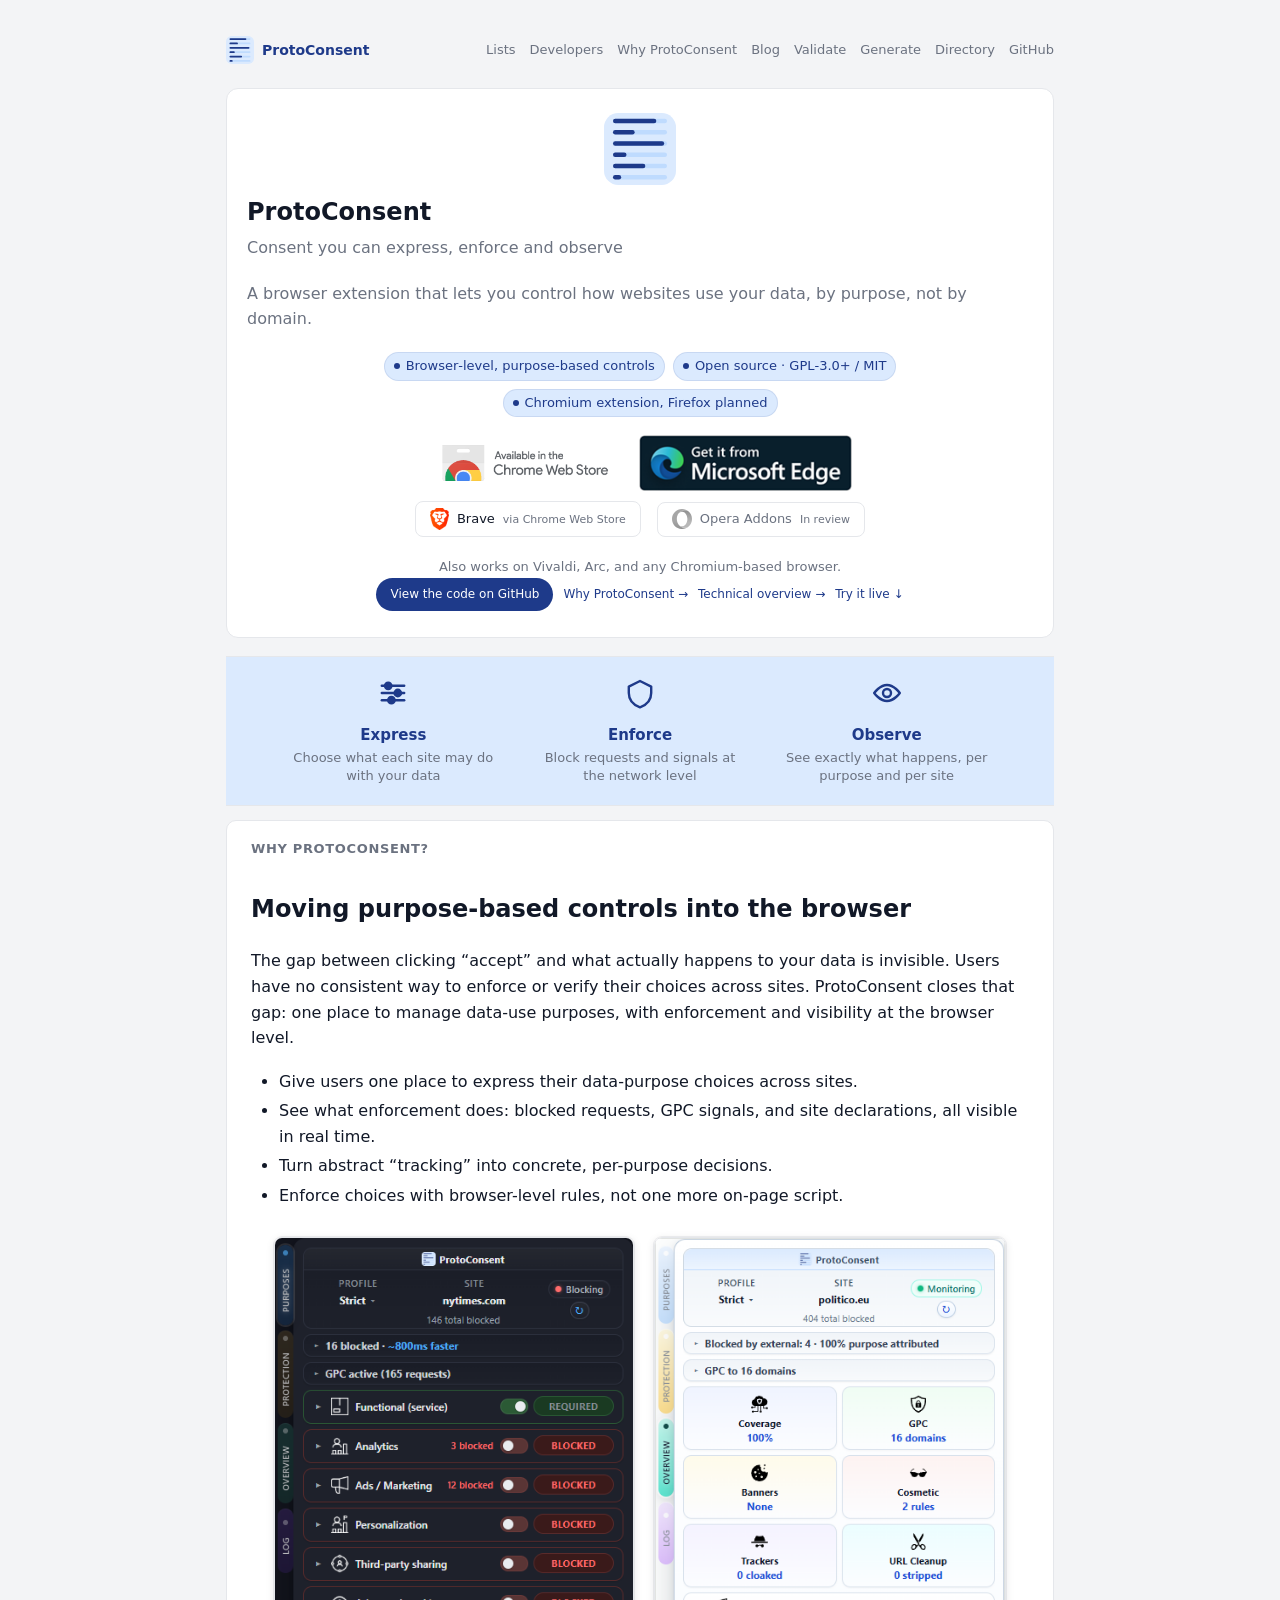
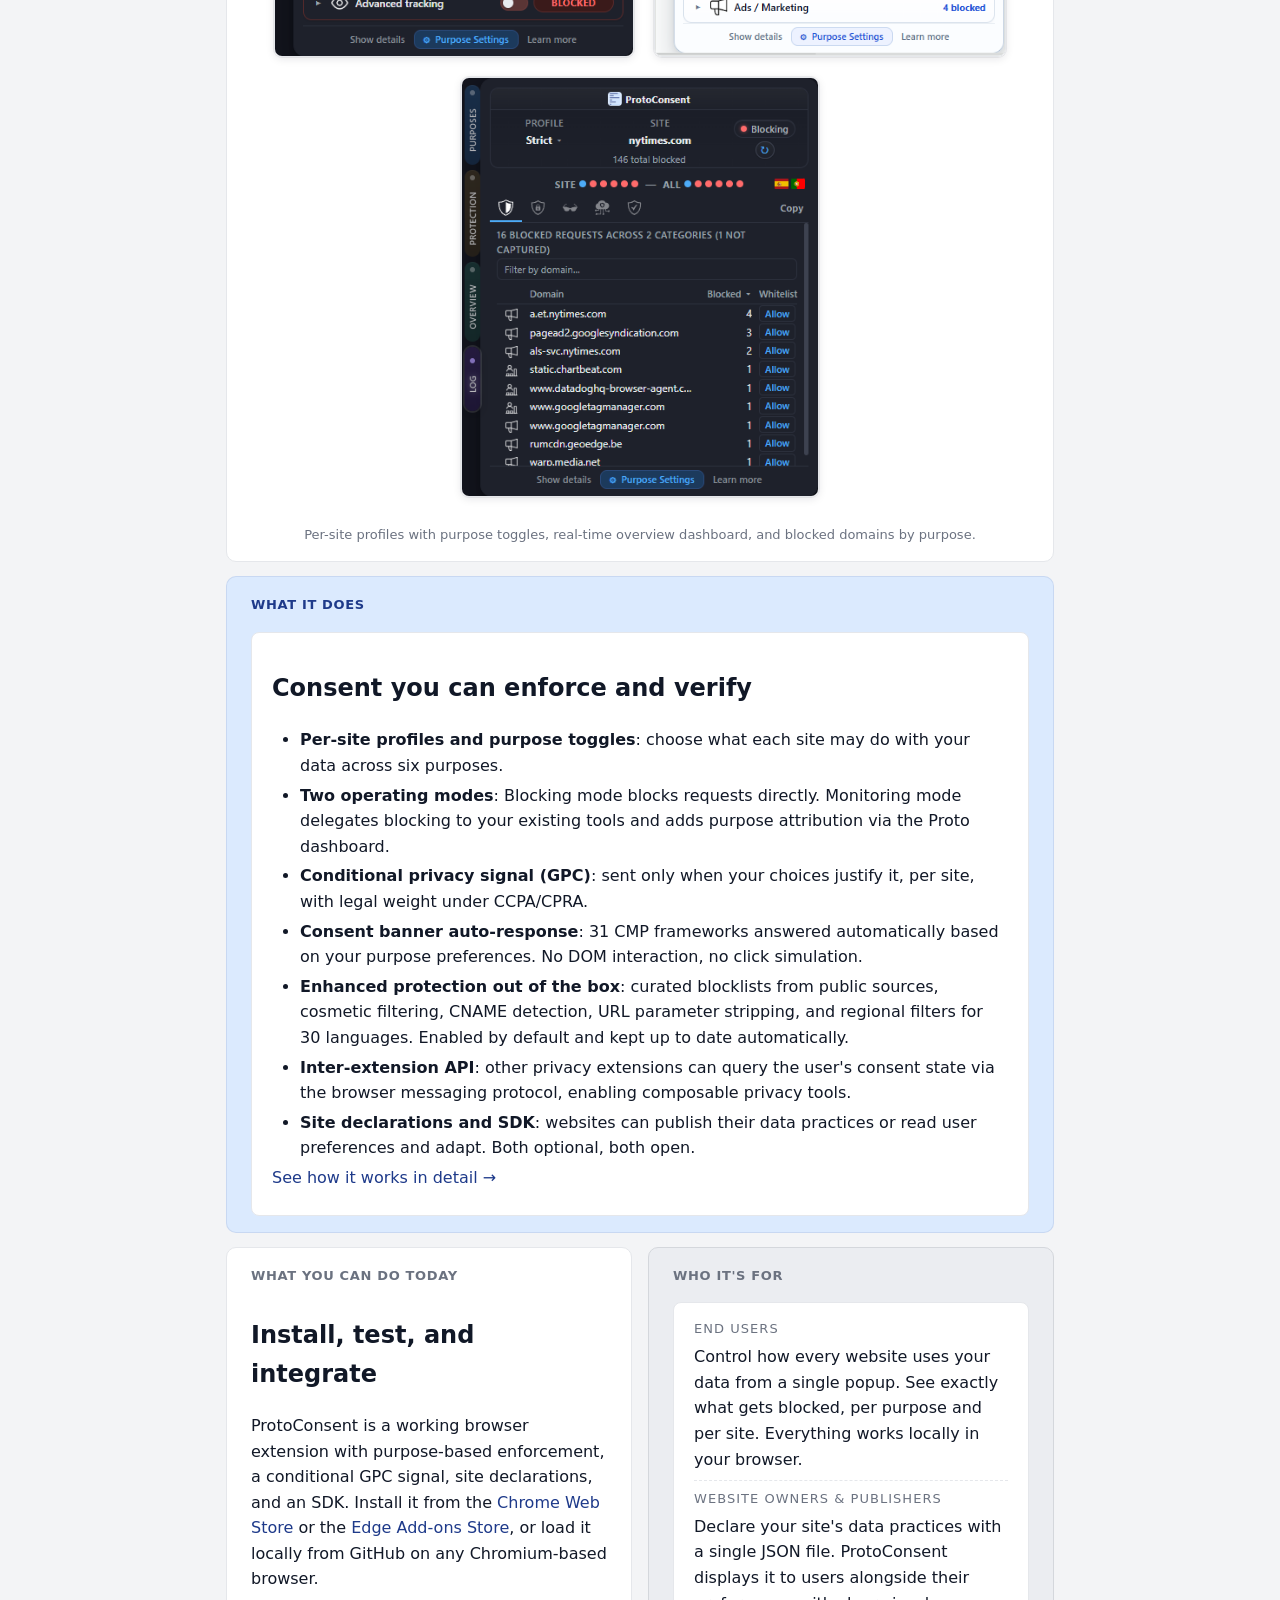
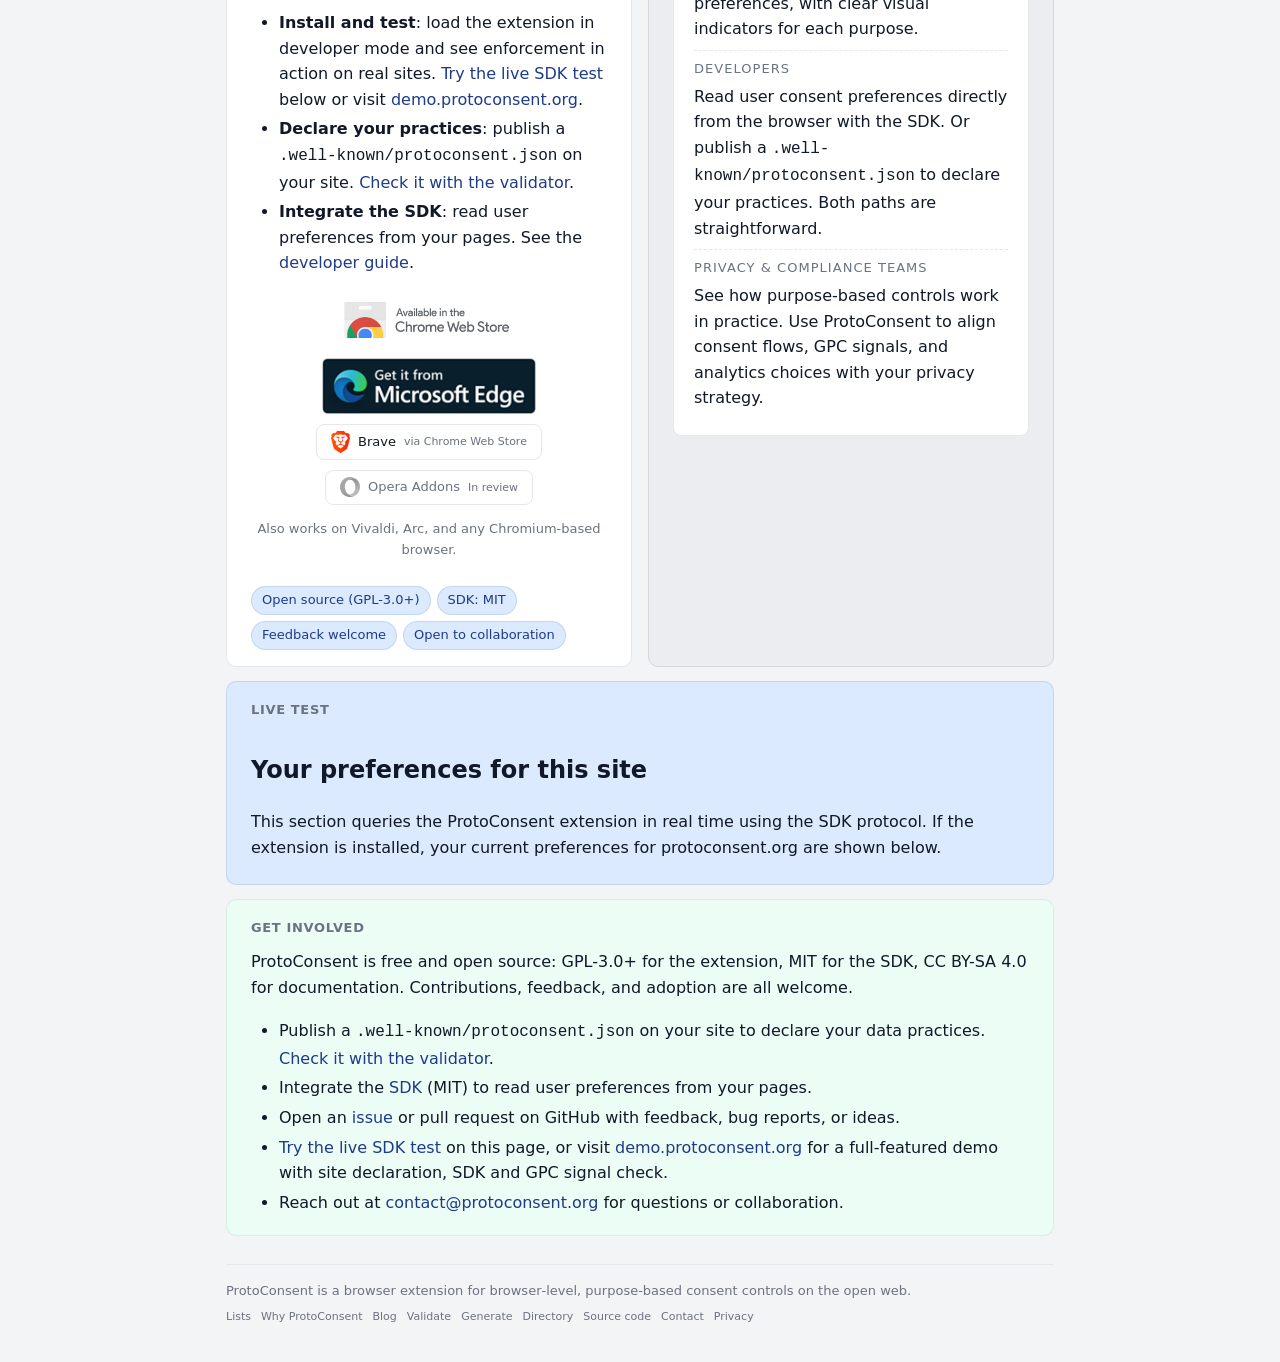
==== commit c9d94215: "docs: update badges" ====
--- a/index.html
+++ b/index.html
@@ -83,15 +83,15 @@
 
           <div class="store-badges-row">
             <a class="store-badge-official" href="https://chromewebstore.google.com/detail/protoconsent/dkcdkdcclhofocmkecccmikkfmfgfdlb" target="_blank" rel="noopener noreferrer">
-              <img src="assets/icons/chrome-badge.png" alt="Available in the Chrome Web Store" height="48">
+              <img src="assets/icons/chrome-badge.png" alt="Available in the Chrome Web Store" height="56">
             </a>
             <a class="store-badge-official" href="https://microsoftedge.microsoft.com/addons/detail/protoconsent/djghmcahfjgmeiocpgkdgengofconfoo" target="_blank" rel="noopener noreferrer">
-              <img src="assets/icons/microsoft-edge-add-ons-badge.png" alt="Get it from Microsoft Edge" height="48">
+              <img src="assets/icons/microsoft-edge-add-ons-badge.png" alt="Get it from Microsoft Edge" height="56">
             </a>
           </div>
           <div class="store-badges-row store-badges-secondary">
             <a class="store-badge-pending" href="https://chromewebstore.google.com/detail/protoconsent/dkcdkdcclhofocmkecccmikkfmfgfdlb" target="_blank" rel="noopener noreferrer">
-              <img src="assets/icons/brave.png" alt="Brave" height="22"> Brave <span class="store-badge-note">via Chrome Web Store</span>
+              <img src="assets/icons/brave.png" alt="Brave" height="20"> Brave <span class="store-badge-note">via Chrome Web Store</span>
             </a>
             <span class="store-badge-pending">
               <img src="assets/icons/opera.svg" alt="Opera" width="20" height="20"> Opera Addons <span class="store-badge-note">In review</span>
@@ -201,7 +201,7 @@
                 <img src="assets/icons/microsoft-edge-add-ons-badge.png" alt="Get it from Microsoft Edge" height="56">
               </a>
               <a class="store-badge-pending" href="https://chromewebstore.google.com/detail/protoconsent/dkcdkdcclhofocmkecccmikkfmfgfdlb" target="_blank" rel="noopener noreferrer">
-                <img src="assets/icons/brave.png" alt="Brave" height="22"> Brave <span class="store-badge-note">via Chrome Web Store</span>
+                <img src="assets/icons/brave.png" alt="Brave" height="20"> Brave <span class="store-badge-note">via Chrome Web Store</span>
               </a>
               <span class="store-badge-pending">
                 <img src="assets/icons/opera.svg" alt="Opera" width="20" height="20"> Opera Addons <span class="store-badge-note">In review</span>
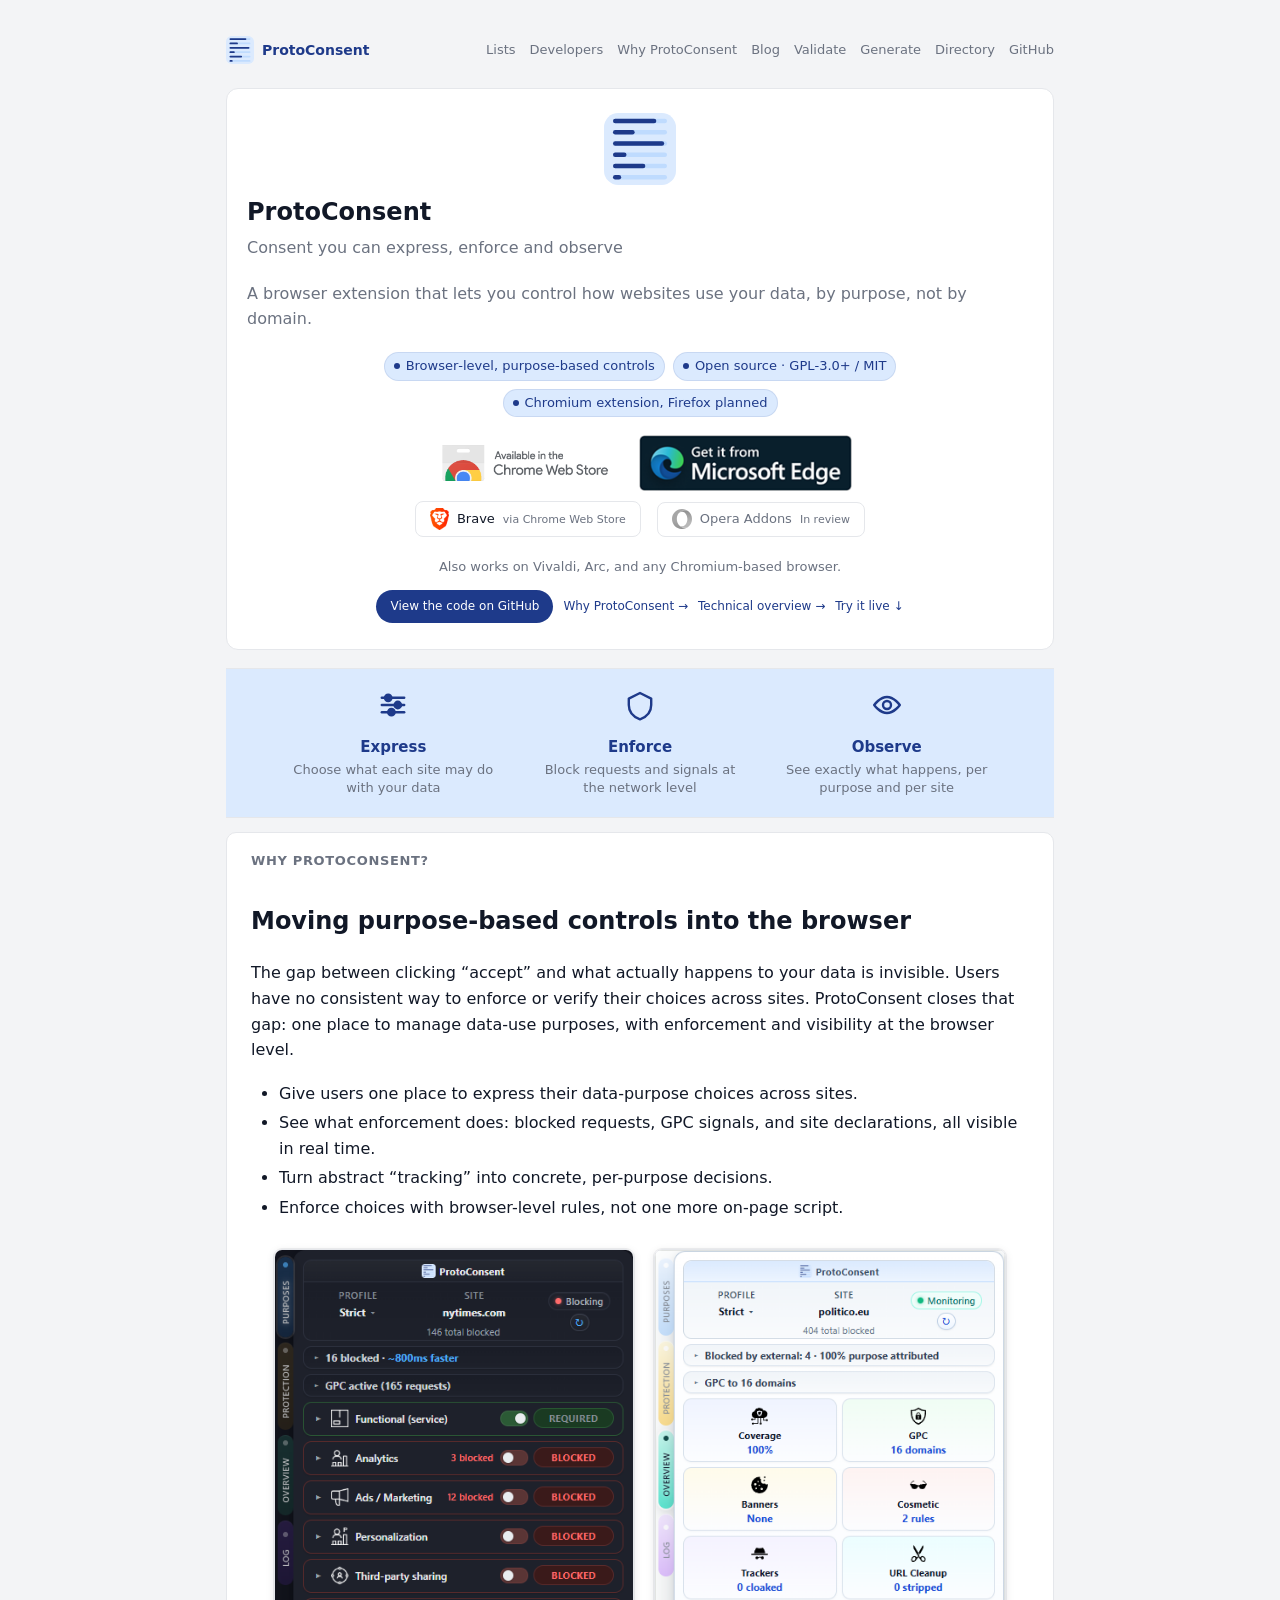
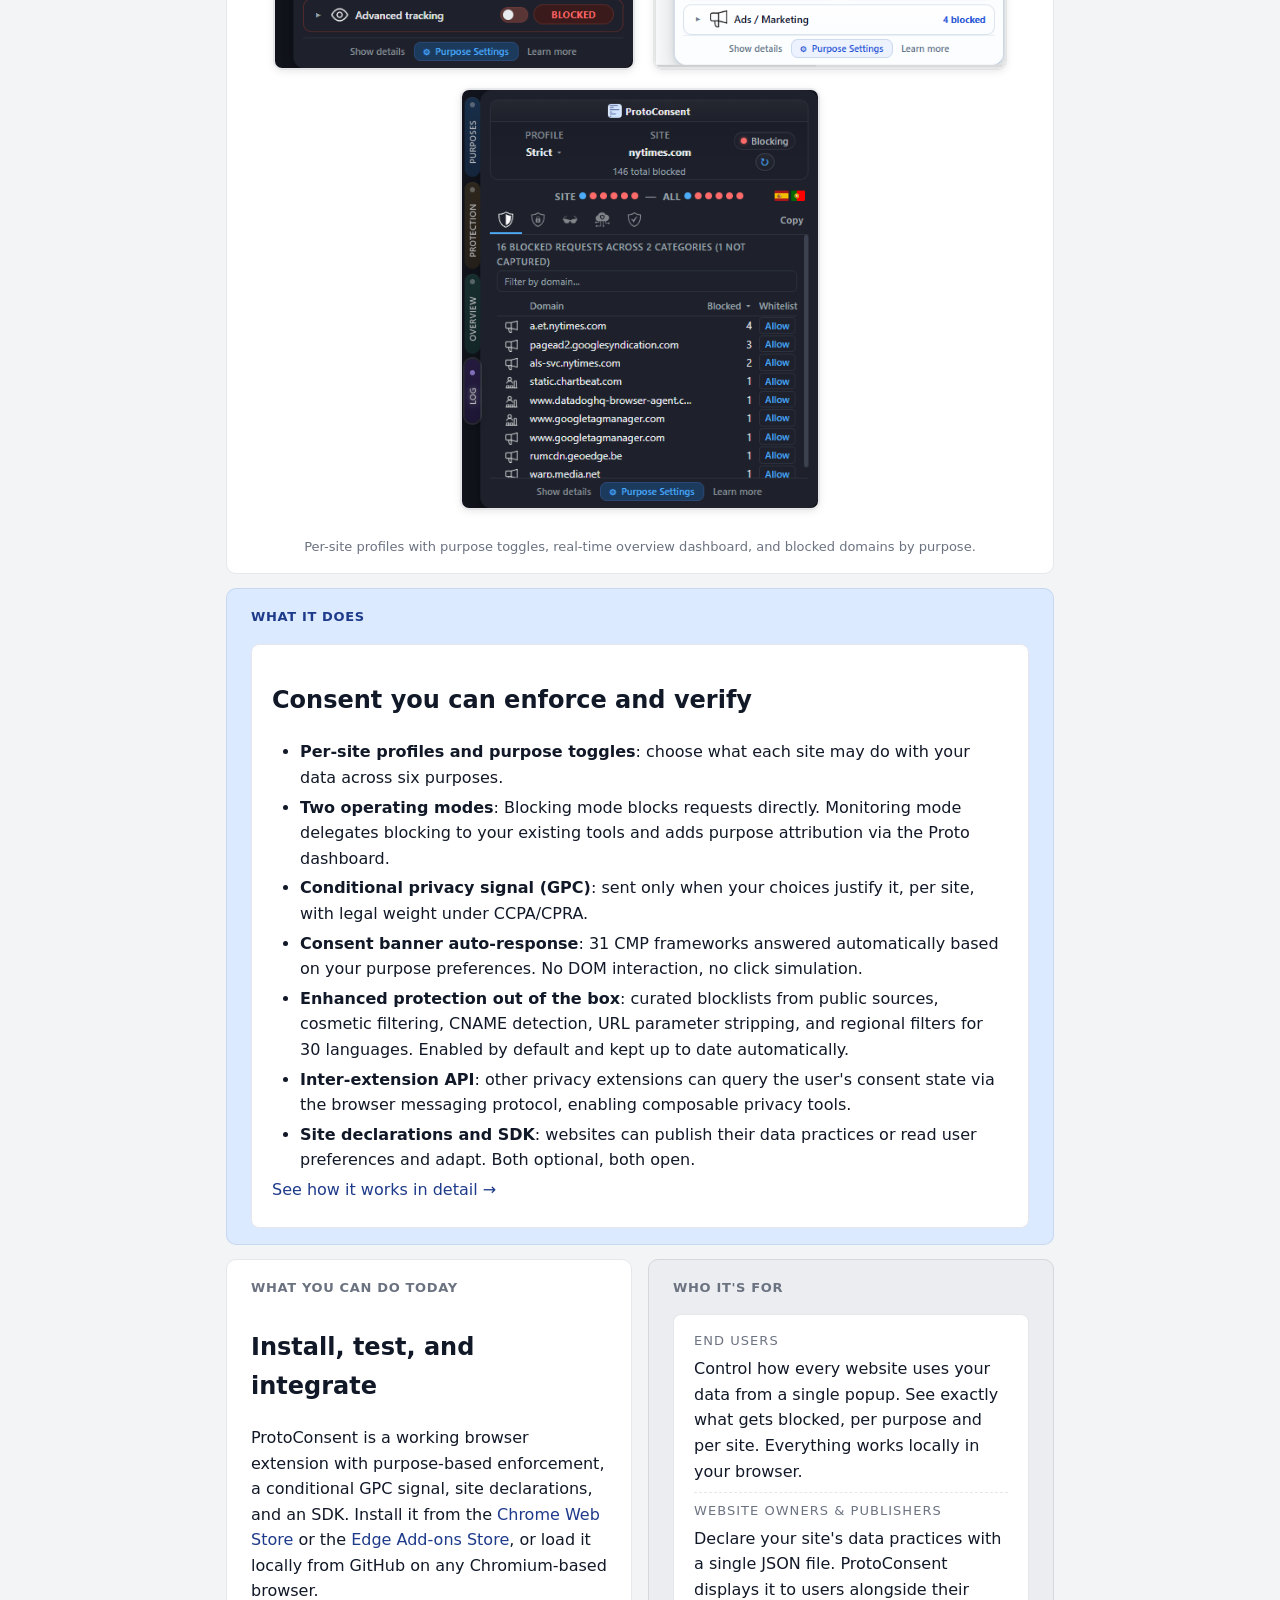
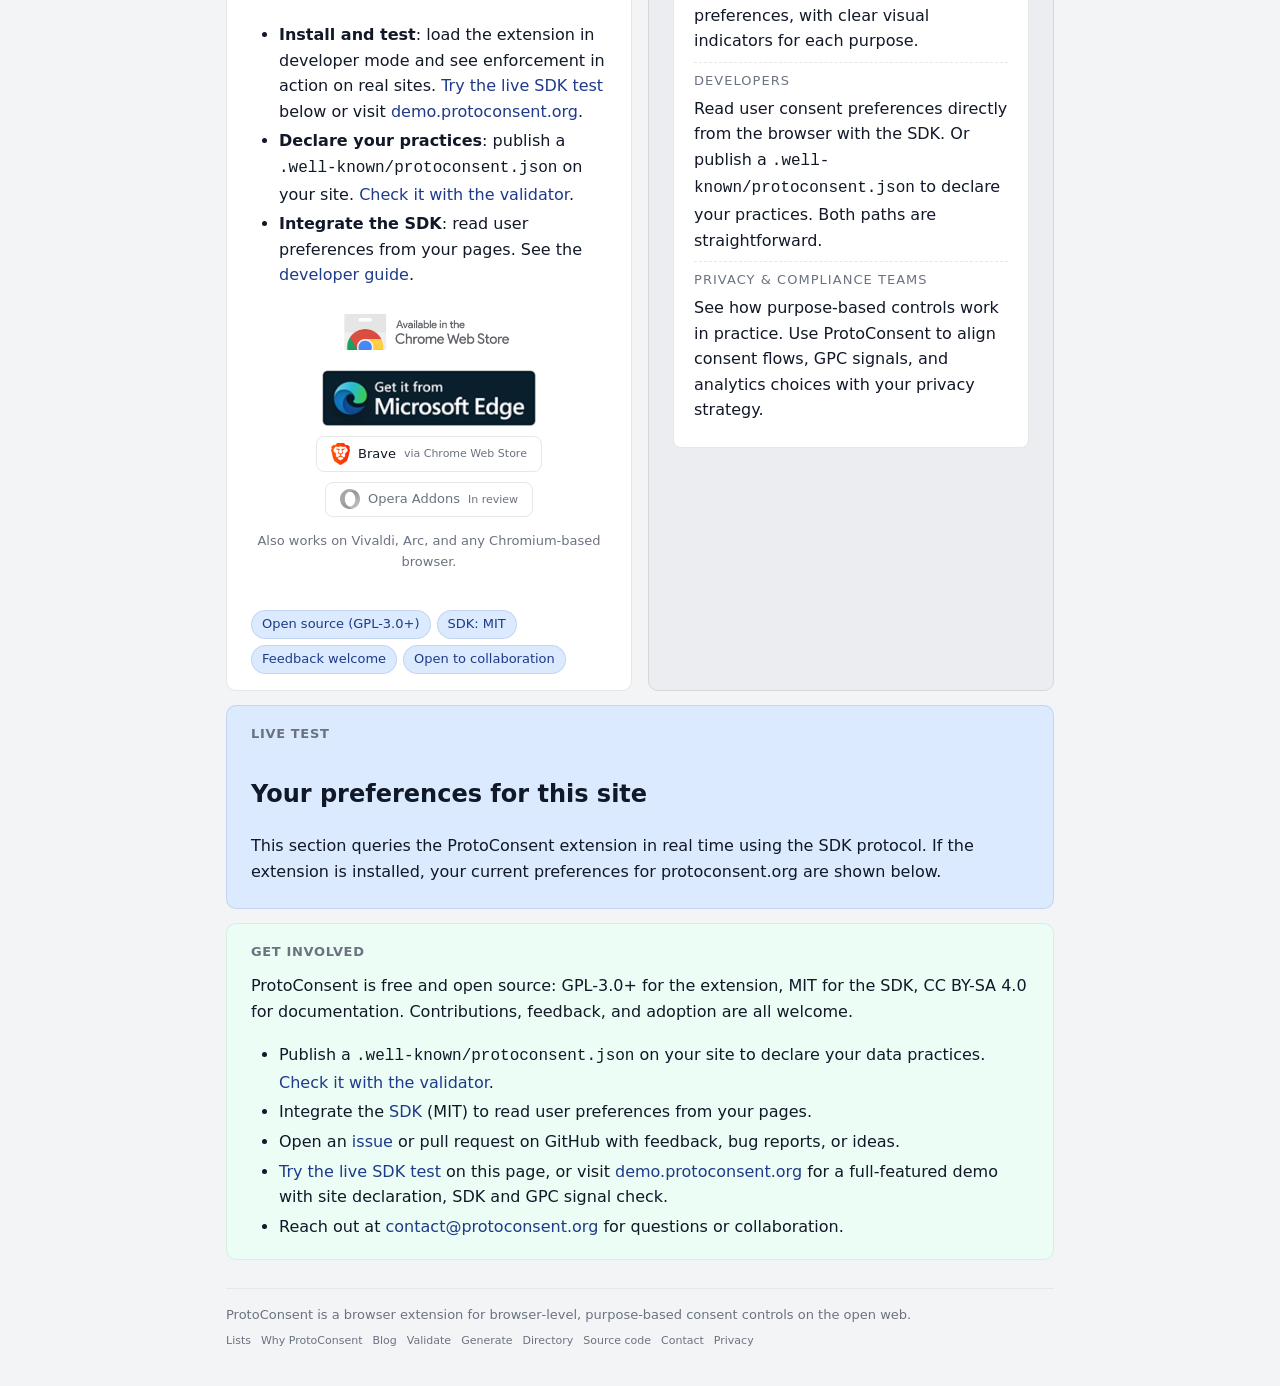
==== commit 46debc57: "docs: update index" ====
--- a/index.html
+++ b/index.html
@@ -91,10 +91,10 @@
           </div>
           <div class="store-badges-row store-badges-secondary">
             <a class="store-badge-pending" href="https://chromewebstore.google.com/detail/protoconsent/dkcdkdcclhofocmkecccmikkfmfgfdlb" target="_blank" rel="noopener noreferrer">
-              <img src="assets/icons/brave.png" alt="Brave" height="20"> Brave <span class="store-badge-note">via Chrome Web Store</span>
+              <img src="assets/icons/brave.png" alt="" height="20"> Brave <span class="store-badge-note">via Chrome Web Store</span>
             </a>
             <span class="store-badge-pending">
-              <img src="assets/icons/opera.svg" alt="Opera" width="20" height="20"> Opera Addons <span class="store-badge-note">In review</span>
+              <img src="assets/icons/opera.svg" alt="" width="20" height="20"> Opera Addons <span class="store-badge-note">In review</span>
             </span>
             <span class="store-badge-compat">Also works on Vivaldi, Arc, and any Chromium-based browser.</span>
           </div>
@@ -115,20 +115,20 @@
           </div>
         </section>
 
-        <section class="hero-meta">
+        <section class="hero-meta" aria-label="Core principles">
           <div class="hero-pillars">
             <div class="hero-pillar">
-              <svg class="hero-pillar-icon" xmlns="http://www.w3.org/2000/svg" width="32" height="32" viewBox="0 0 20 20" fill="none" stroke="currentColor" stroke-width="1.5" stroke-linecap="round" stroke-linejoin="round"><line x1="3" y1="5.5" x2="17" y2="5.5"/><circle cx="7" cy="5.5" r="2" fill="var(--pc-blue)"/><line x1="3" y1="10" x2="17" y2="10"/><circle cx="13" cy="10" r="2" fill="var(--pc-blue)"/><line x1="3" y1="14.5" x2="17" y2="14.5"/><circle cx="9" cy="14.5" r="2" fill="var(--pc-blue)"/></svg>
+              <svg class="hero-pillar-icon" aria-hidden="true" xmlns="http://www.w3.org/2000/svg" width="32" height="32" viewBox="0 0 20 20" fill="none" stroke="currentColor" stroke-width="1.5" stroke-linecap="round" stroke-linejoin="round"><line x1="3" y1="5.5" x2="17" y2="5.5"/><circle cx="7" cy="5.5" r="2" fill="var(--pc-blue)"/><line x1="3" y1="10" x2="17" y2="10"/><circle cx="13" cy="10" r="2" fill="var(--pc-blue)"/><line x1="3" y1="14.5" x2="17" y2="14.5"/><circle cx="9" cy="14.5" r="2" fill="var(--pc-blue)"/></svg>
               <div class="hero-pillar-label">Express</div>
               <div class="hero-pillar-desc">Choose what each site may do with your data</div>
             </div>
             <div class="hero-pillar">
-              <svg class="hero-pillar-icon" xmlns="http://www.w3.org/2000/svg" width="32" height="32" viewBox="0 0 20 20" fill="none" stroke="currentColor" stroke-width="1.5" stroke-linecap="round" stroke-linejoin="round"><path d="M10 2.5l7 3.5v4c0 4.5-3 7.5-7 9-4-1.5-7-4.5-7-9V6z"/></svg>
+              <svg class="hero-pillar-icon" aria-hidden="true" xmlns="http://www.w3.org/2000/svg" width="32" height="32" viewBox="0 0 20 20" fill="none" stroke="currentColor" stroke-width="1.5" stroke-linecap="round" stroke-linejoin="round"><path d="M10 2.5l7 3.5v4c0 4.5-3 7.5-7 9-4-1.5-7-4.5-7-9V6z"/></svg>
               <div class="hero-pillar-label">Enforce</div>
               <div class="hero-pillar-desc">Block requests and signals at the network level</div>
             </div>
             <div class="hero-pillar">
-              <svg class="hero-pillar-icon" xmlns="http://www.w3.org/2000/svg" width="32" height="32" viewBox="0 0 20 20" fill="none" stroke="currentColor" stroke-width="1.5" stroke-linecap="round" stroke-linejoin="round"><path d="M2 10s3.5-5 8-5 8 5 8 5-3.5 5-8 5-8-5-8-5z"/><circle cx="10" cy="10" r="2.5"/></svg>
+              <svg class="hero-pillar-icon" aria-hidden="true" xmlns="http://www.w3.org/2000/svg" width="32" height="32" viewBox="0 0 20 20" fill="none" stroke="currentColor" stroke-width="1.5" stroke-linecap="round" stroke-linejoin="round"><path d="M2 10s3.5-5 8-5 8 5 8 5-3.5 5-8 5-8-5-8-5z"/><circle cx="10" cy="10" r="2.5"/></svg>
               <div class="hero-pillar-label">Observe</div>
               <div class="hero-pillar-desc">See exactly what happens, per purpose and per site</div>
             </div>
@@ -201,10 +201,10 @@
                 <img src="assets/icons/microsoft-edge-add-ons-badge.png" alt="Get it from Microsoft Edge" height="56">
               </a>
               <a class="store-badge-pending" href="https://chromewebstore.google.com/detail/protoconsent/dkcdkdcclhofocmkecccmikkfmfgfdlb" target="_blank" rel="noopener noreferrer">
-                <img src="assets/icons/brave.png" alt="Brave" height="20"> Brave <span class="store-badge-note">via Chrome Web Store</span>
+                <img src="assets/icons/brave.png" alt="" height="20"> Brave <span class="store-badge-note">via Chrome Web Store</span>
               </a>
               <span class="store-badge-pending">
-                <img src="assets/icons/opera.svg" alt="Opera" width="20" height="20"> Opera Addons <span class="store-badge-note">In review</span>
+                <img src="assets/icons/opera.svg" alt="" width="20" height="20"> Opera Addons <span class="store-badge-note">In review</span>
               </span>
               <span class="store-badge-compat">Also works on Vivaldi, Arc, and any Chromium-based browser.</span>
             </div>
@@ -260,7 +260,7 @@
             This section queries the ProtoConsent extension in real time using the SDK protocol.
             If the extension is installed, your current preferences for protoconsent.org are shown below.
           </p>
-          <div id="sdk-demo-result"></div>
+          <div id="sdk-demo-result" aria-live="polite"></div>
         </section>
 
         <!-- GET INVOLVED -->
--- a/assets/css/style.css
+++ b/assets/css/style.css
@@ -1366,6 +1366,7 @@
   font-size: 13px;
   color: var(--pc-muted);
   margin-top: 4px;
+  margin-bottom: 12px;
 }
 
 .store-badges-stack {
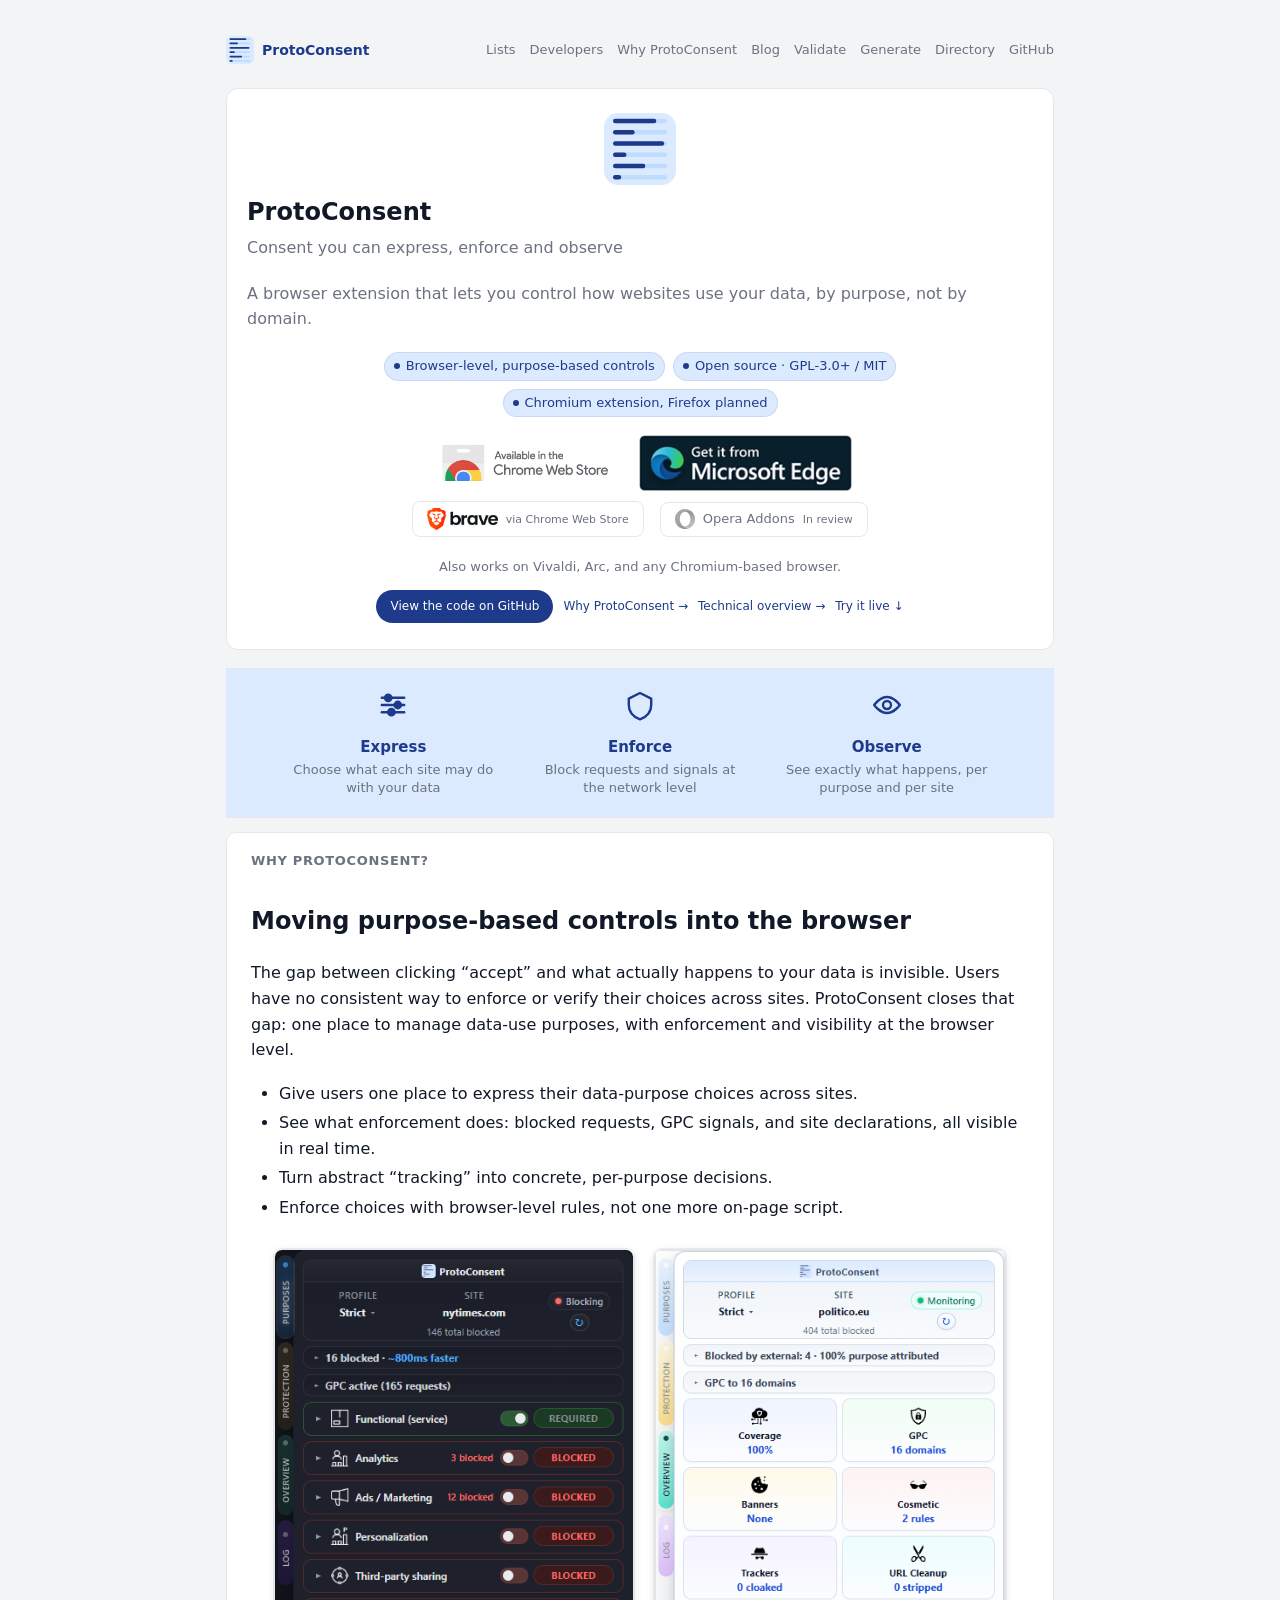
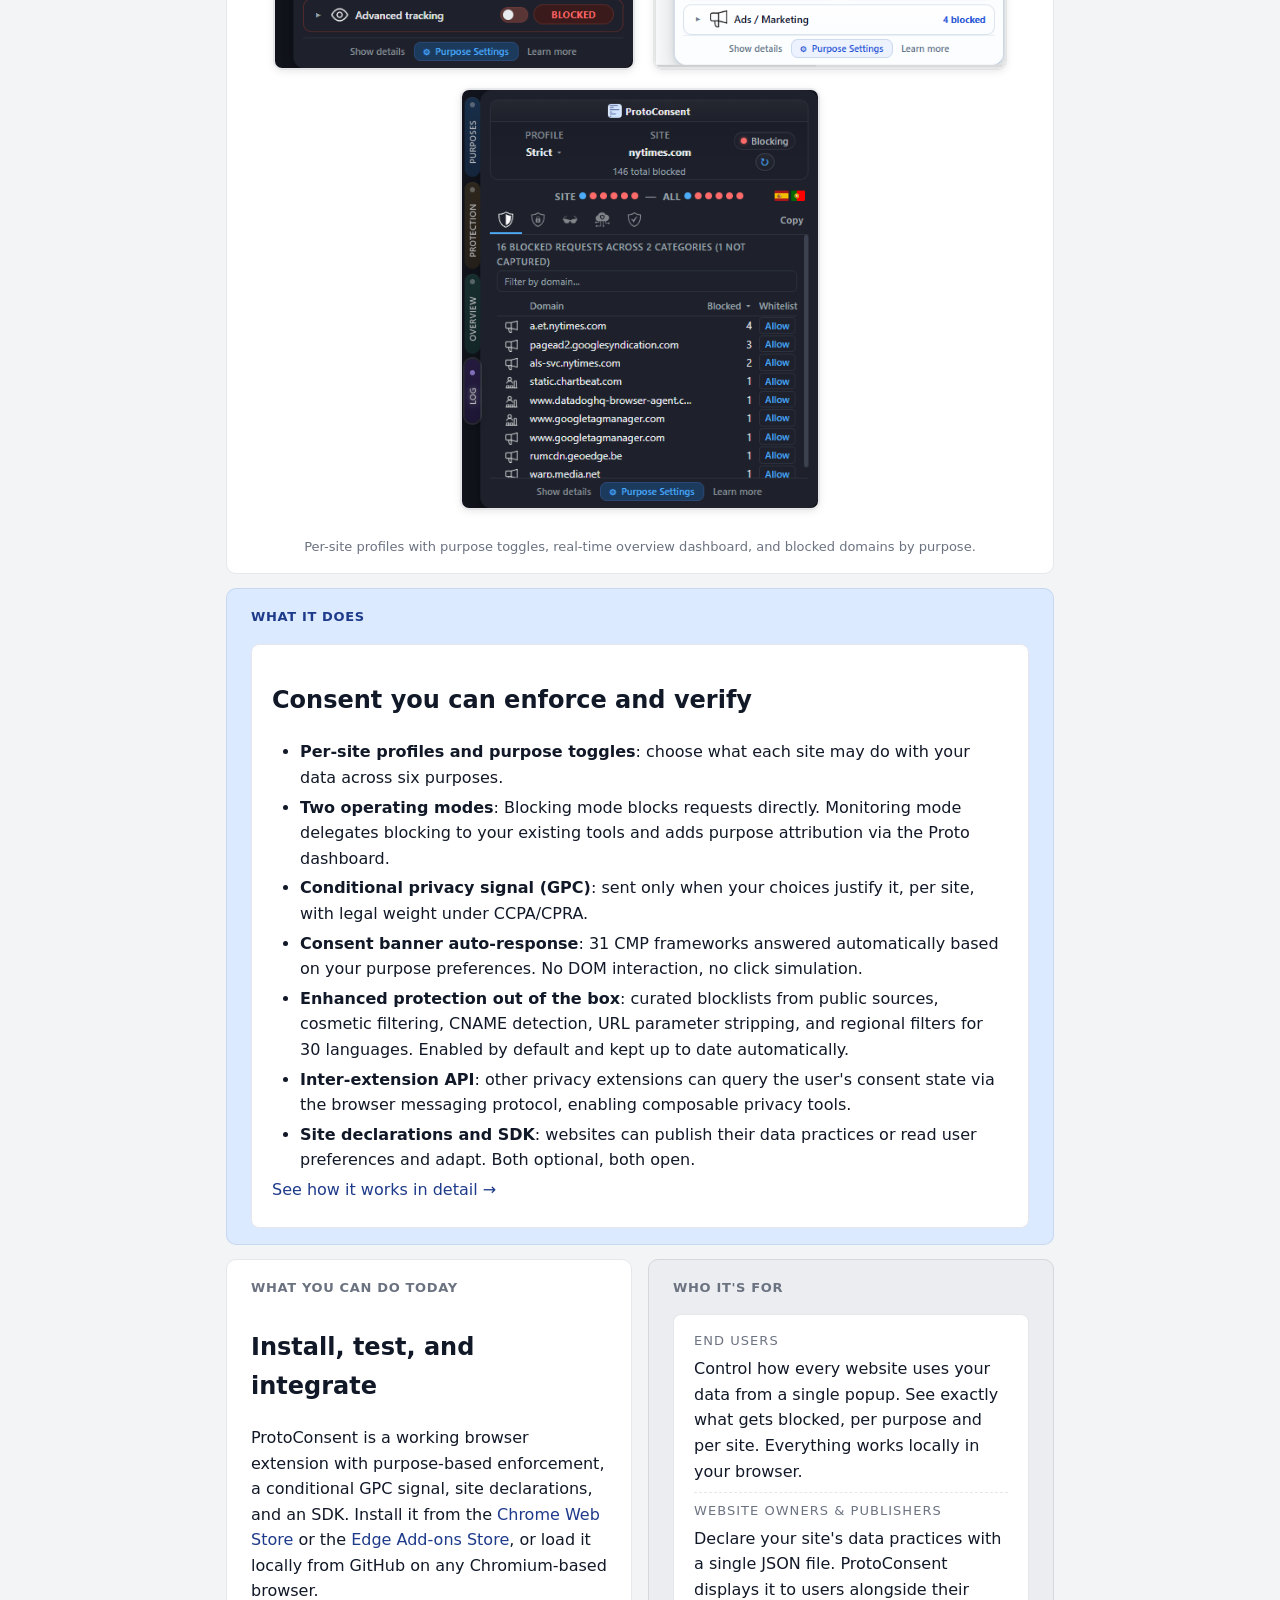
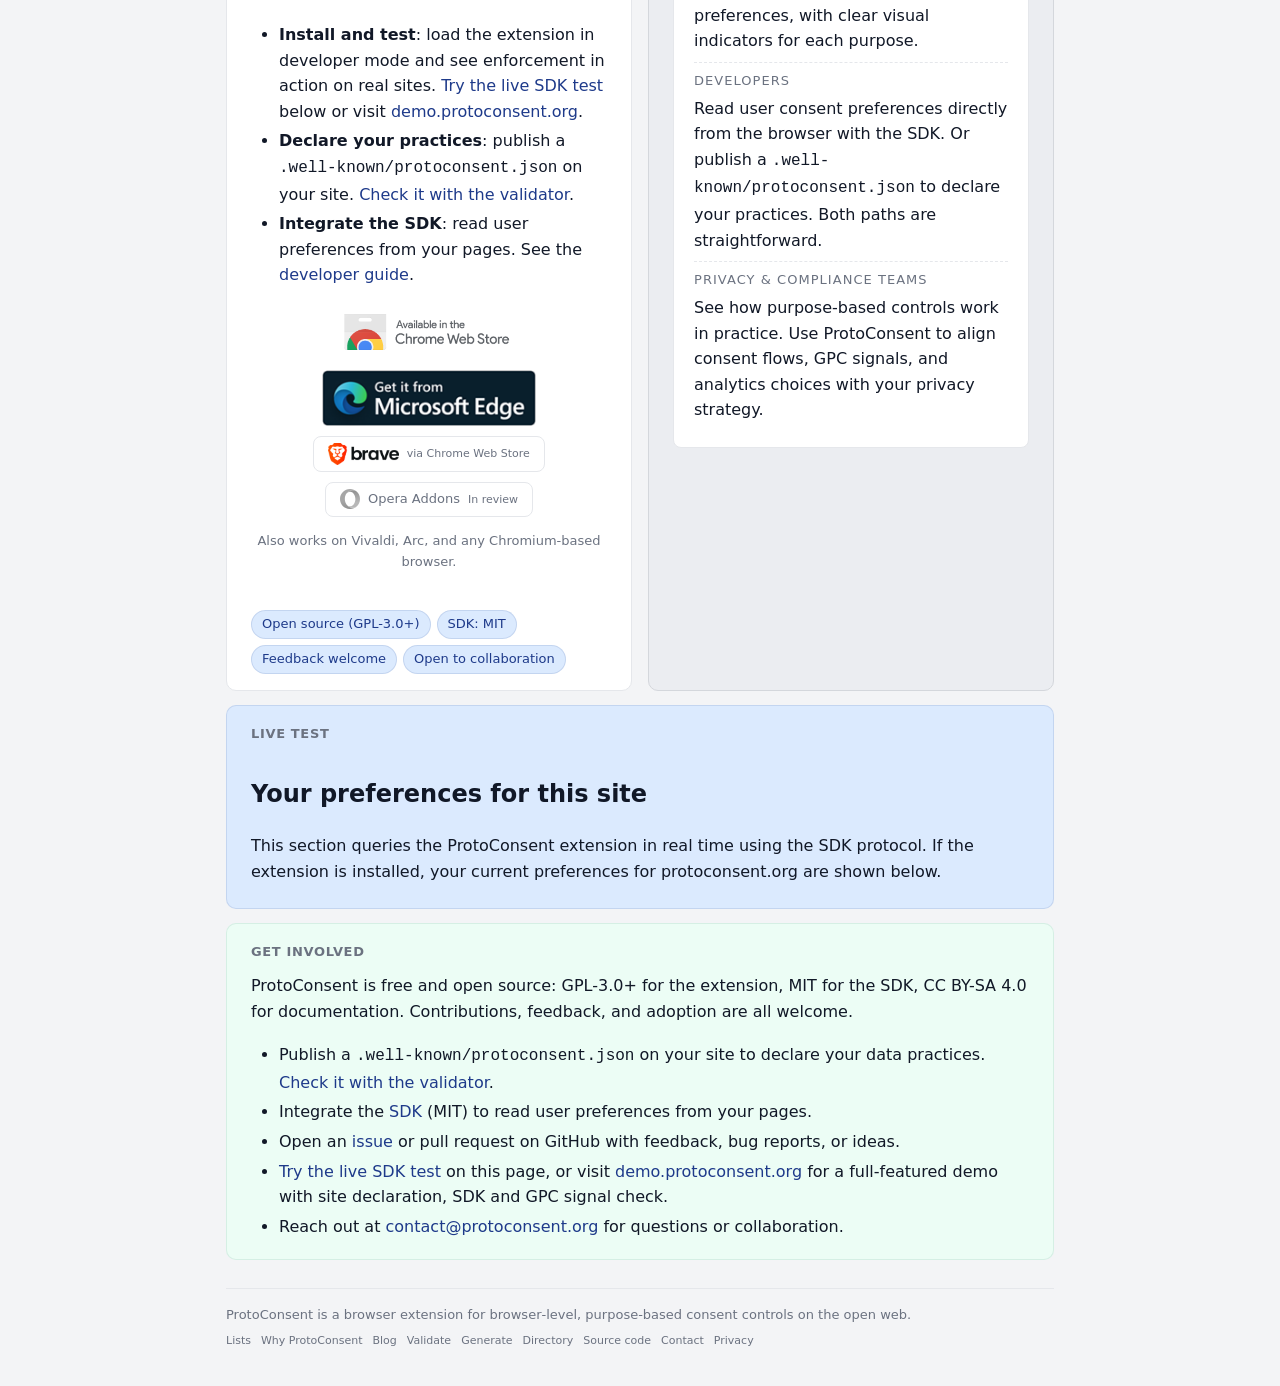
==== commit 7bdb046f: "docs: update index" ====
--- a/index.html
+++ b/index.html
@@ -91,7 +91,7 @@
           </div>
           <div class="store-badges-row store-badges-secondary">
             <a class="store-badge-pending" href="https://chromewebstore.google.com/detail/protoconsent/dkcdkdcclhofocmkecccmikkfmfgfdlb" target="_blank" rel="noopener noreferrer">
-              <img src="assets/icons/brave.png" alt="" height="20"> Brave <span class="store-badge-note">via Chrome Web Store</span>
+              <img src="assets/icons/brave.png" alt="Brave" height="20"> <span class="store-badge-note">via Chrome Web Store</span>
             </a>
             <span class="store-badge-pending">
               <img src="assets/icons/opera.svg" alt="" width="20" height="20"> Opera Addons <span class="store-badge-note">In review</span>
@@ -201,7 +201,7 @@
                 <img src="assets/icons/microsoft-edge-add-ons-badge.png" alt="Get it from Microsoft Edge" height="56">
               </a>
               <a class="store-badge-pending" href="https://chromewebstore.google.com/detail/protoconsent/dkcdkdcclhofocmkecccmikkfmfgfdlb" target="_blank" rel="noopener noreferrer">
-                <img src="assets/icons/brave.png" alt="" height="20"> Brave <span class="store-badge-note">via Chrome Web Store</span>
+                <img src="assets/icons/brave.png" alt="Brave" height="20"> <span class="store-badge-note">via Chrome Web Store</span>
               </a>
               <span class="store-badge-pending">
                 <img src="assets/icons/opera.svg" alt="" width="20" height="20"> Opera Addons <span class="store-badge-note">In review</span>
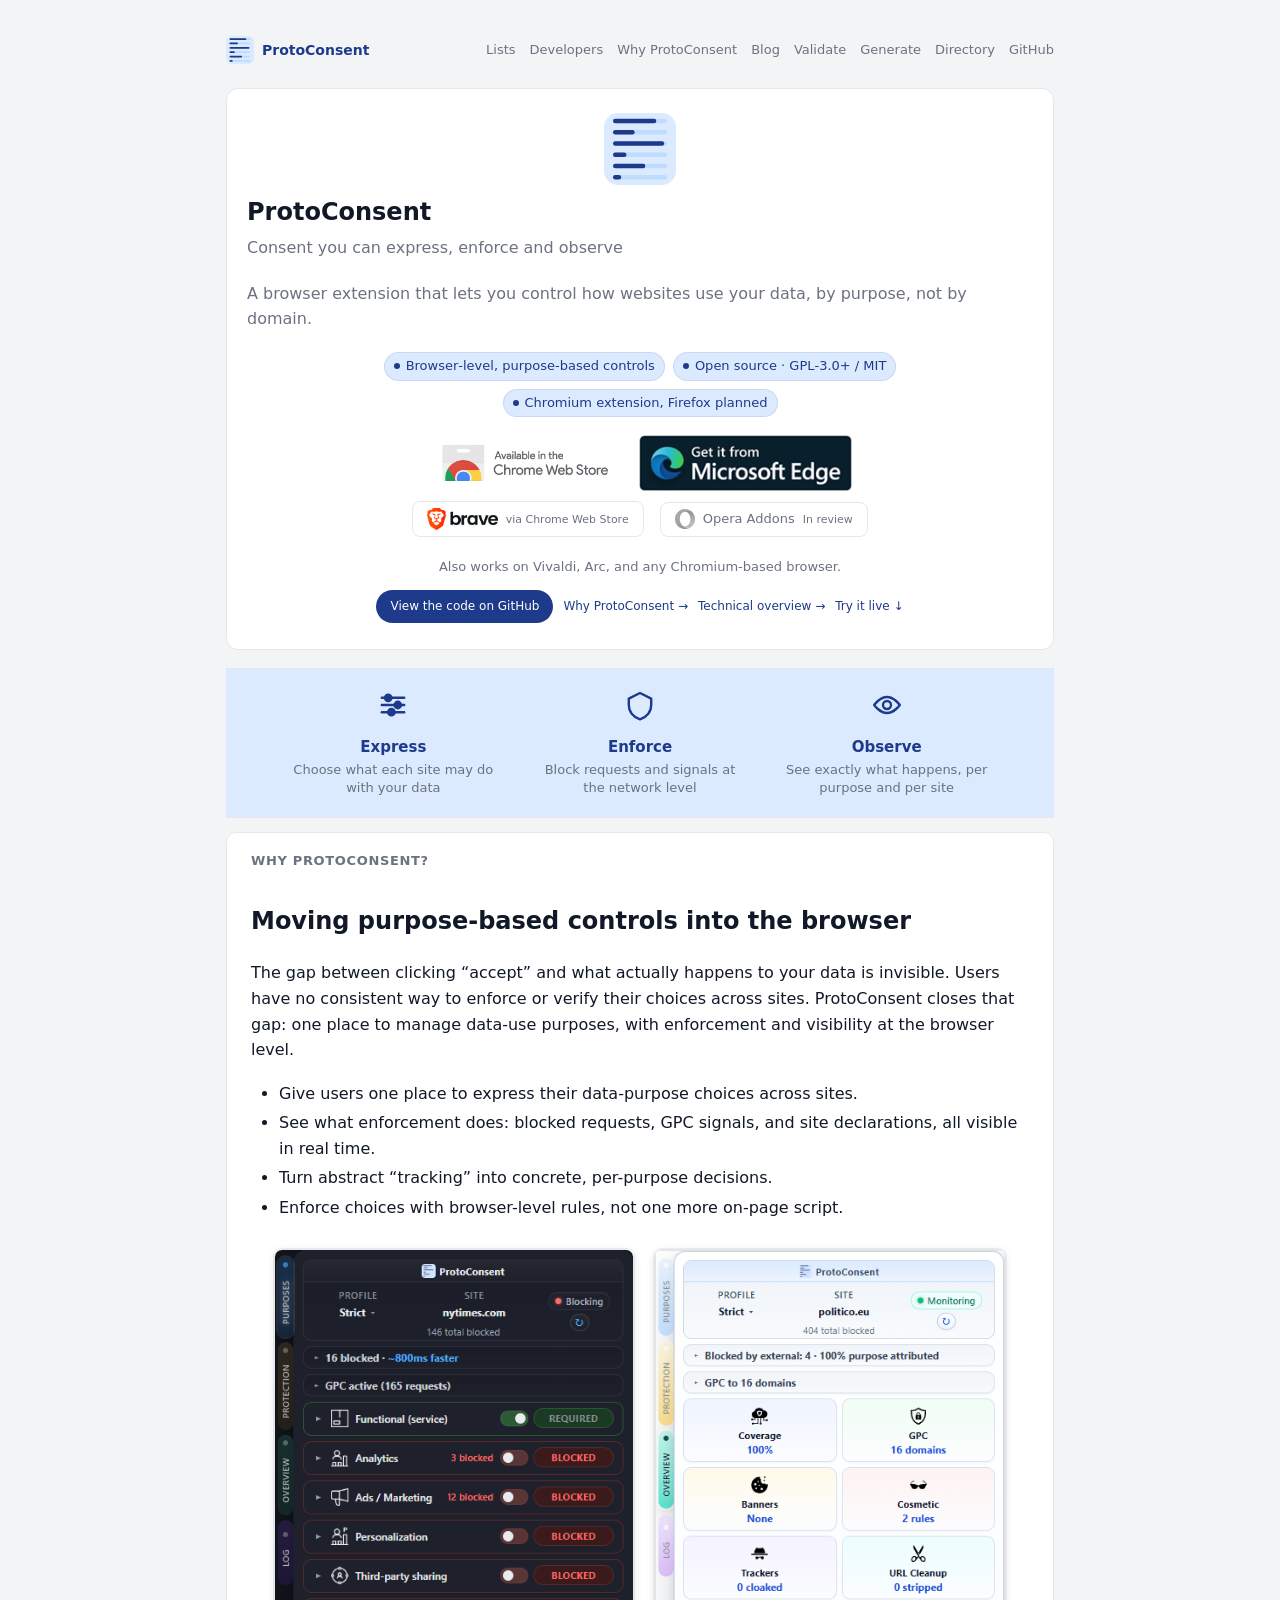
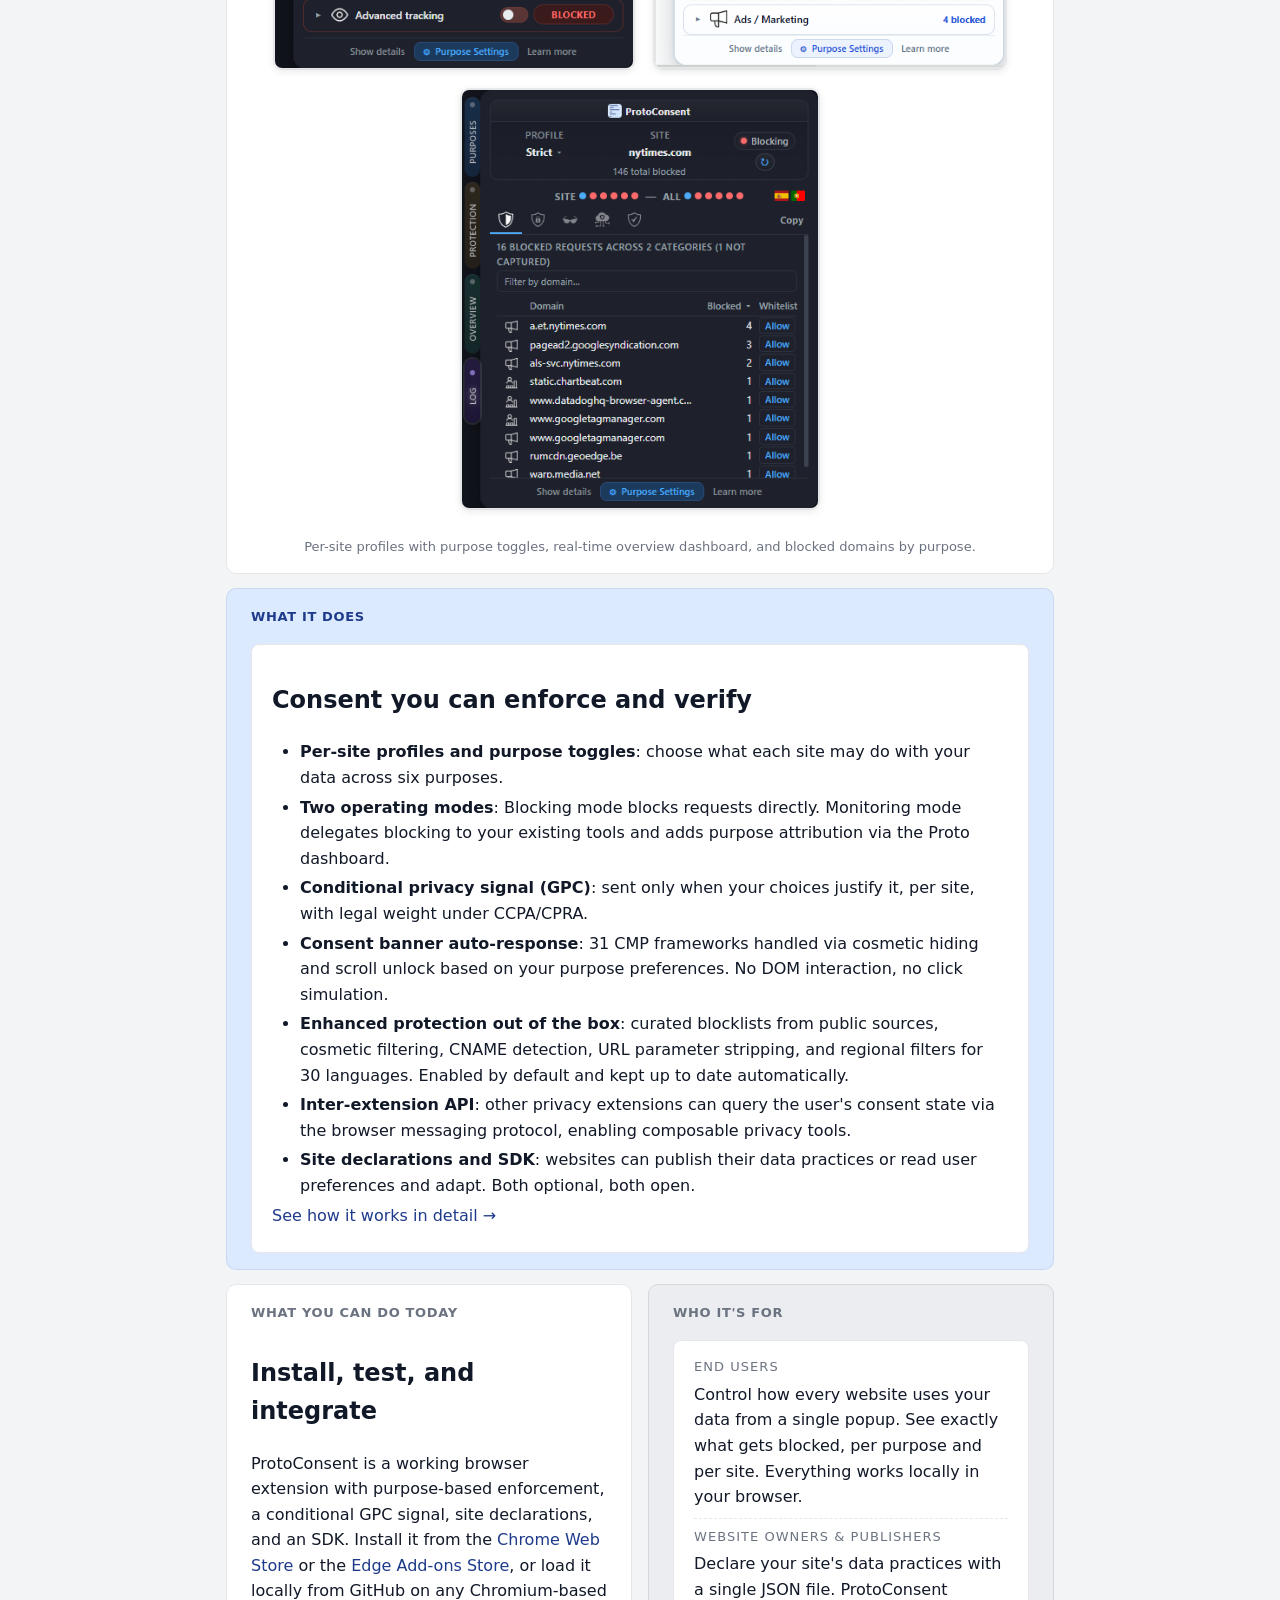
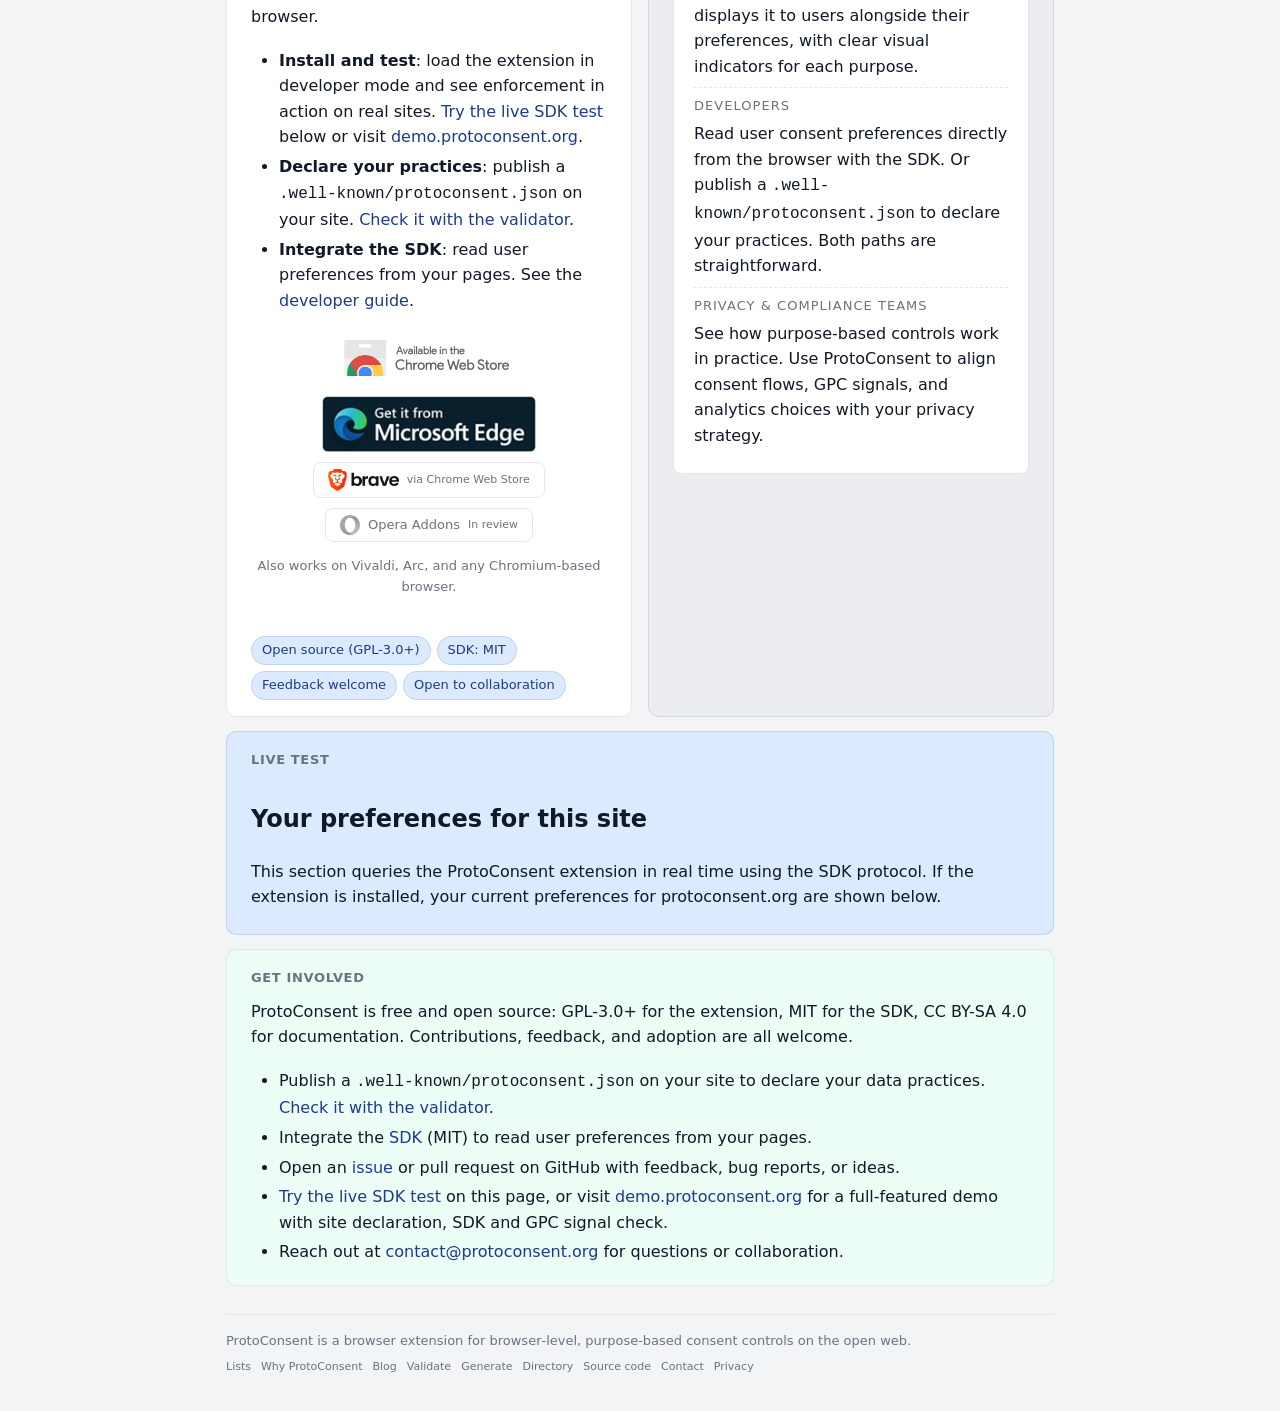
==== commit 37f27c00: "docs: update website" ====
--- a/index.html
+++ b/index.html
@@ -167,7 +167,7 @@
               <li><strong>Per-site profiles and purpose toggles</strong>: choose what each site may do with your data across six purposes.</li>
               <li><strong>Two operating modes</strong>: Blocking mode blocks requests directly. Monitoring mode delegates blocking to your existing tools and adds purpose attribution via the Proto dashboard.</li>
               <li><strong>Conditional privacy signal (GPC)</strong>: sent only when your choices justify it, per site, with legal weight under CCPA/CPRA.</li>
-              <li><strong>Consent banner auto-response</strong>: 31 CMP frameworks answered automatically based on your purpose preferences. No DOM interaction, no click simulation.</li>
+              <li><strong>Consent banner auto-response</strong>: 31 CMP frameworks handled via cosmetic hiding and scroll unlock based on your purpose preferences. No DOM interaction, no click simulation.</li>
               <li><strong>Enhanced protection out of the box</strong>: curated blocklists from public sources, cosmetic filtering, CNAME detection, URL parameter stripping, and regional filters for 30 languages. Enabled by default and kept up to date automatically.</li>
               <li><strong>Inter-extension API</strong>: other privacy extensions can query the user's consent state via the browser messaging protocol, enabling composable privacy tools.</li>
               <li><strong>Site declarations and SDK</strong>: websites can publish their data practices or read user preferences and adapt. Both optional, both open.</li>
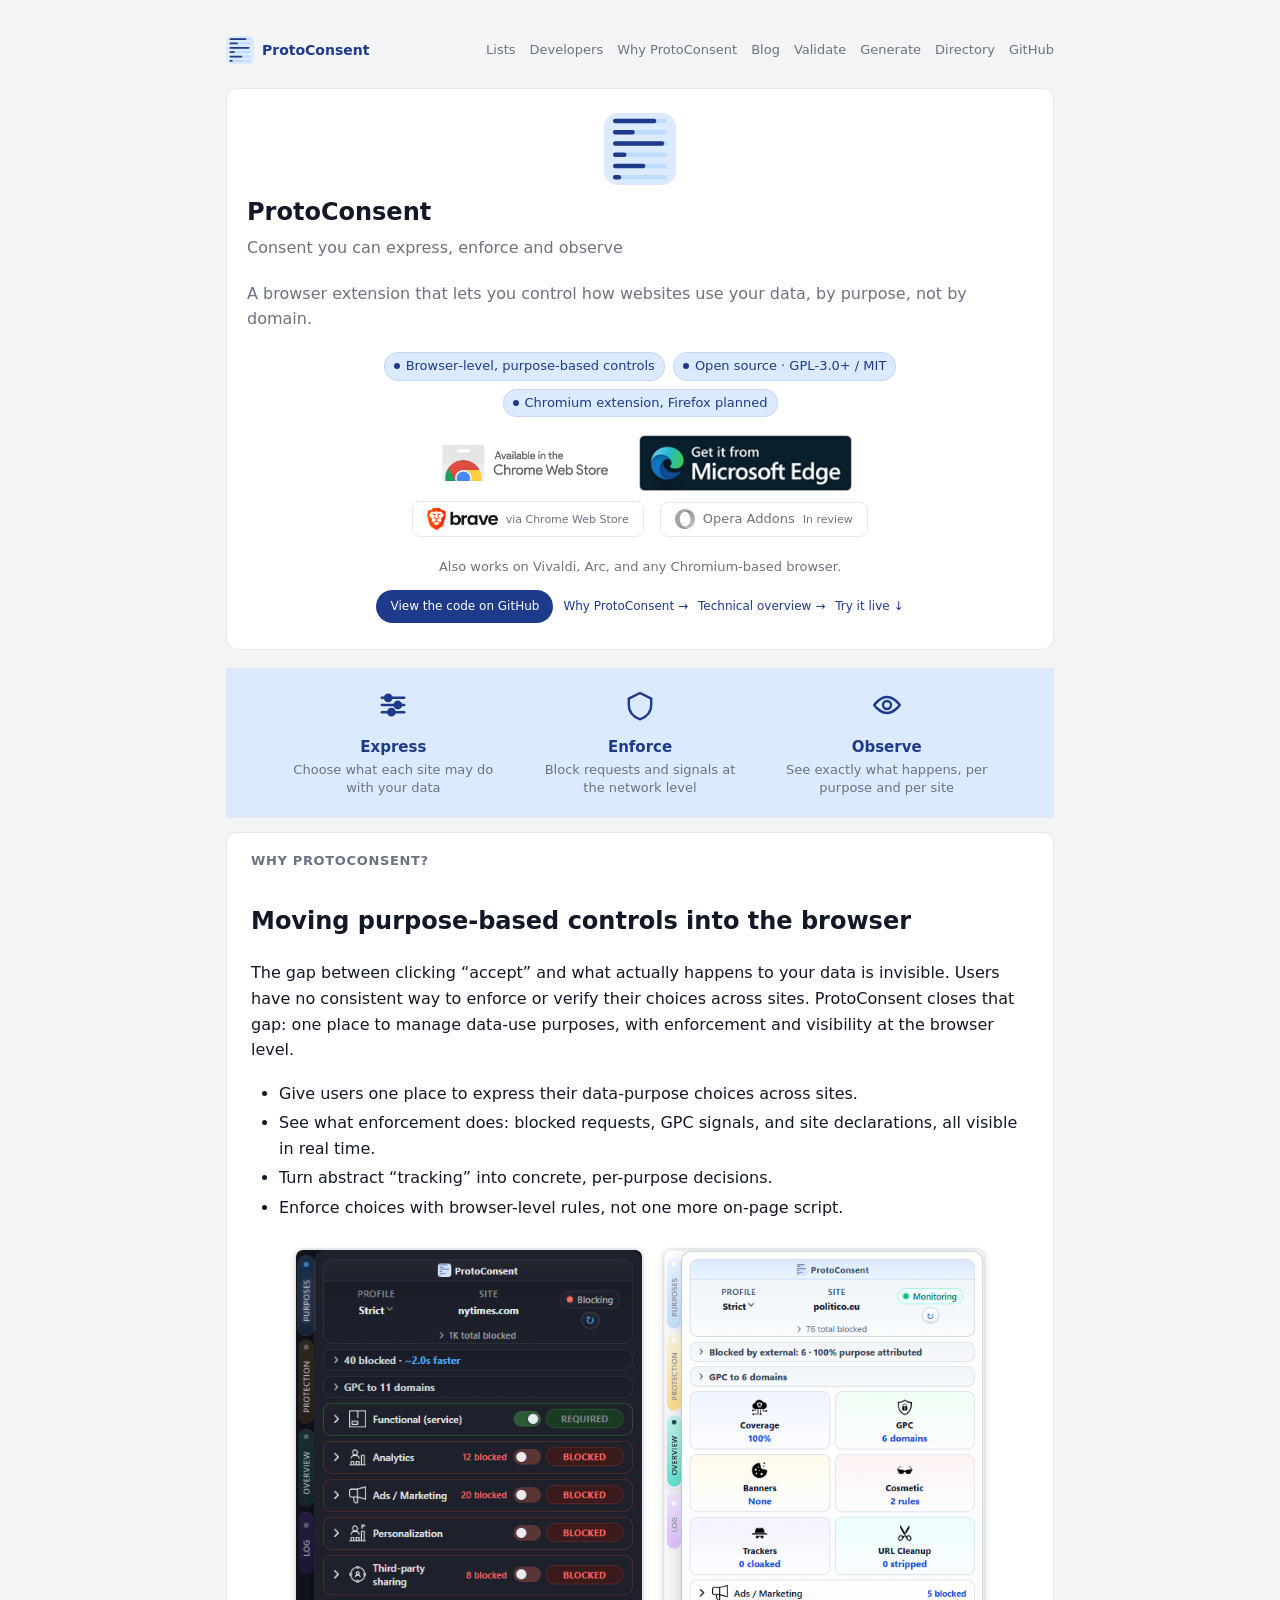
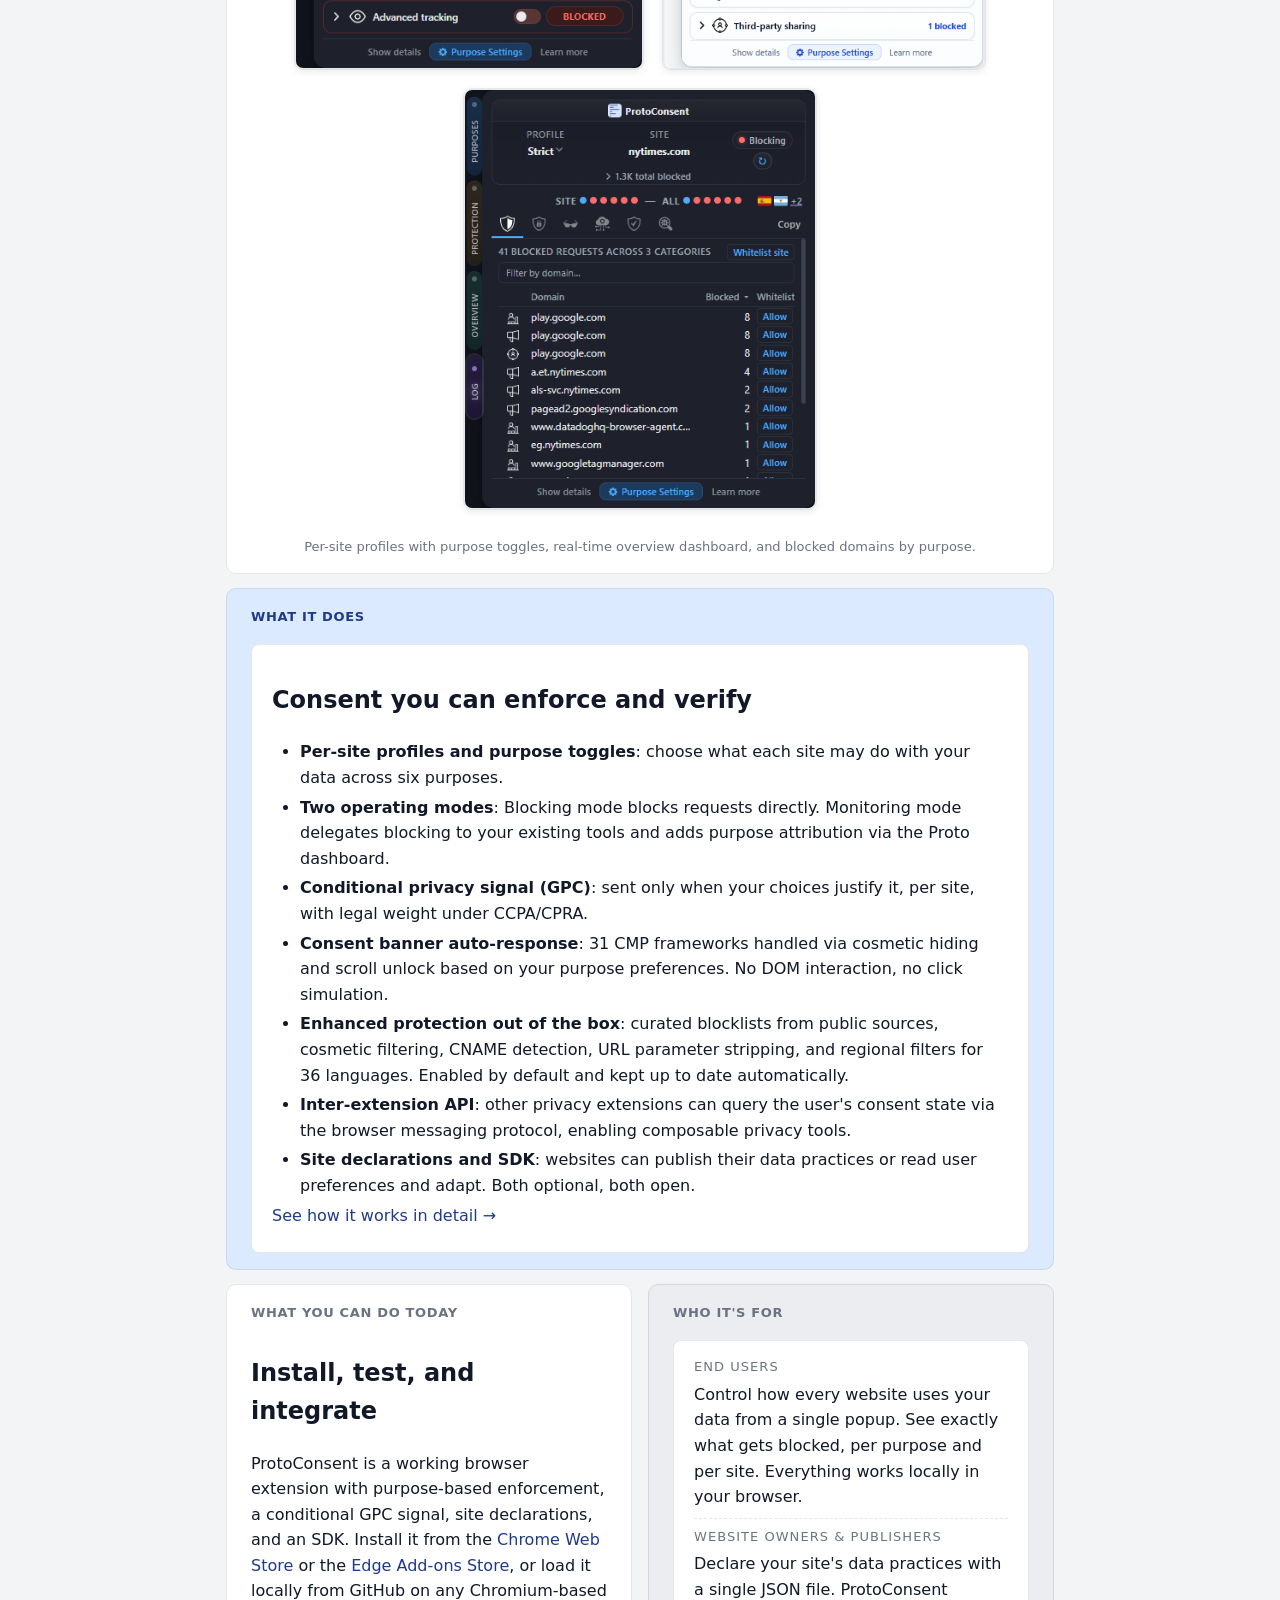
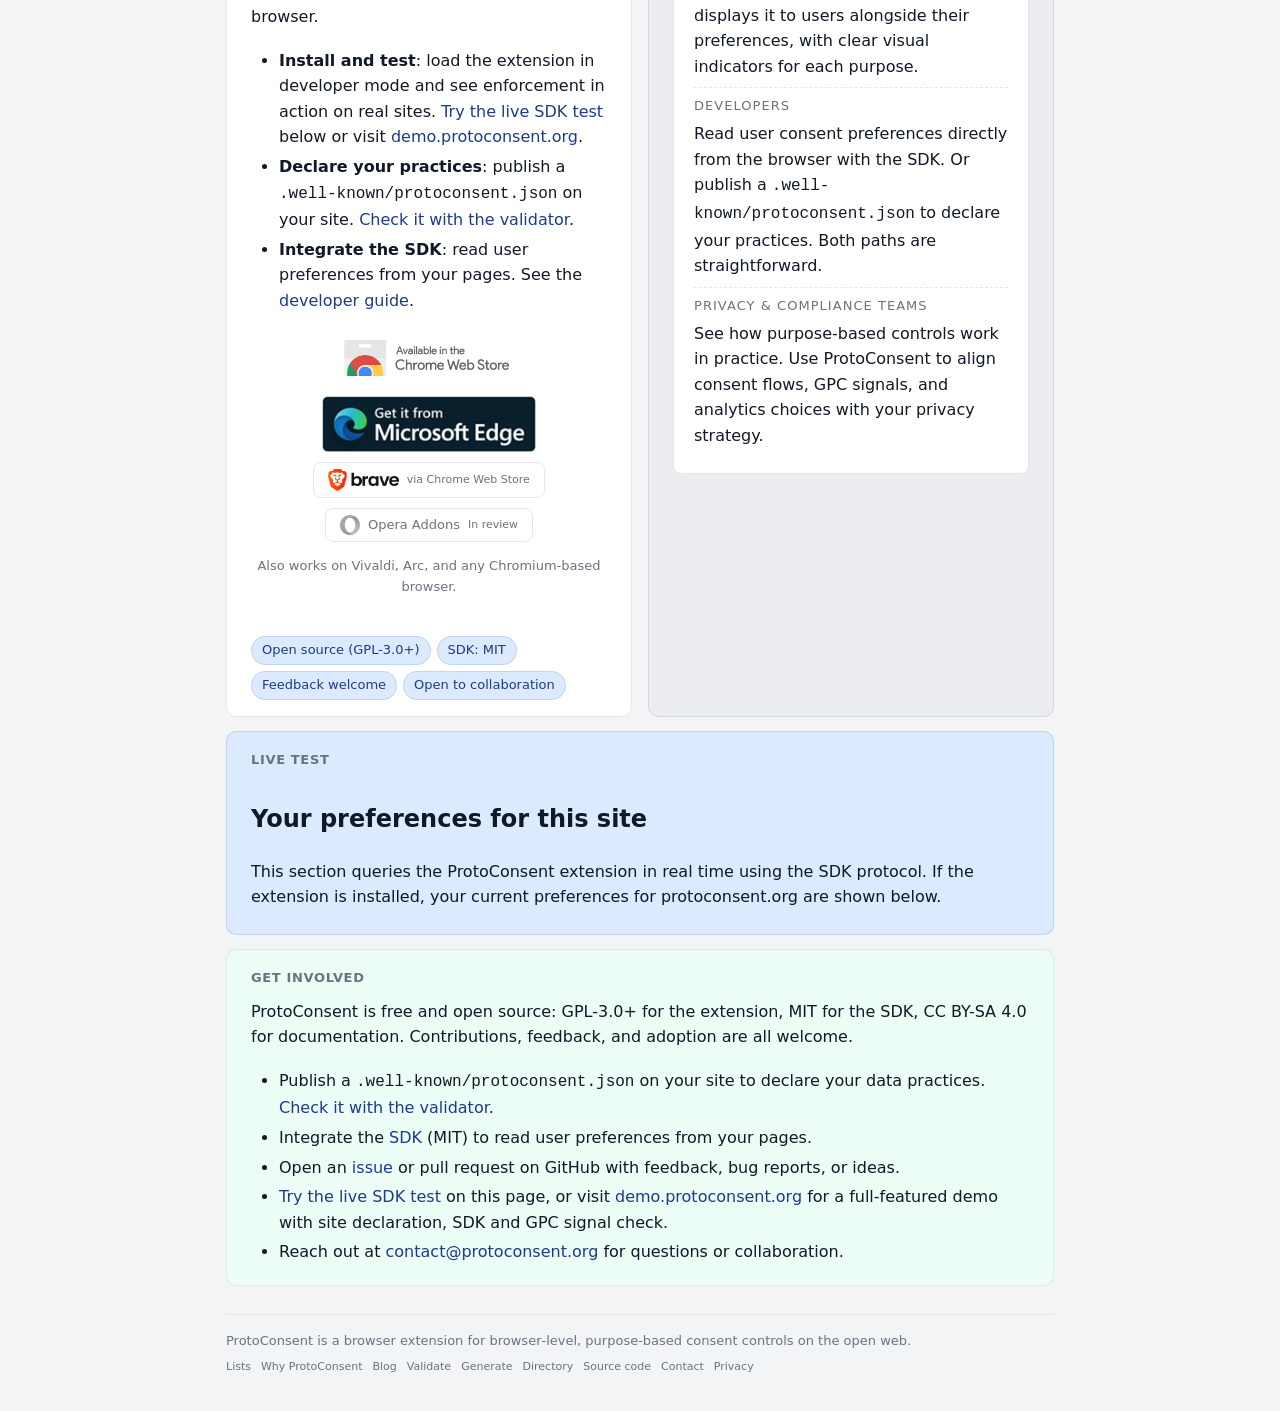
==== commit 159ea392: "docs: update screenshots" ====
--- a/index.html
+++ b/index.html
@@ -94,7 +94,7 @@
               <img src="assets/icons/brave.png" alt="Brave" height="20"> <span class="store-badge-note">via Chrome Web Store</span>
             </a>
             <span class="store-badge-pending">
-              <img src="assets/icons/opera.svg" alt="" width="20" height="20"> Opera Addons <span class="store-badge-note">In review</span>
+              <img src="assets/icons/opera.svg" alt="Opera" width="20" height="20"> Opera Addons <span class="store-badge-note">In review</span>
             </span>
             <span class="store-badge-compat">Also works on Vivaldi, Arc, and any Chromium-based browser.</span>
           </div>
@@ -168,7 +168,7 @@
               <li><strong>Two operating modes</strong>: Blocking mode blocks requests directly. Monitoring mode delegates blocking to your existing tools and adds purpose attribution via the Proto dashboard.</li>
               <li><strong>Conditional privacy signal (GPC)</strong>: sent only when your choices justify it, per site, with legal weight under CCPA/CPRA.</li>
               <li><strong>Consent banner auto-response</strong>: 31 CMP frameworks handled via cosmetic hiding and scroll unlock based on your purpose preferences. No DOM interaction, no click simulation.</li>
-              <li><strong>Enhanced protection out of the box</strong>: curated blocklists from public sources, cosmetic filtering, CNAME detection, URL parameter stripping, and regional filters for 30 languages. Enabled by default and kept up to date automatically.</li>
+              <li><strong>Enhanced protection out of the box</strong>: curated blocklists from public sources, cosmetic filtering, CNAME detection, URL parameter stripping, and regional filters for 36 languages. Enabled by default and kept up to date automatically.</li>
               <li><strong>Inter-extension API</strong>: other privacy extensions can query the user's consent state via the browser messaging protocol, enabling composable privacy tools.</li>
               <li><strong>Site declarations and SDK</strong>: websites can publish their data practices or read user preferences and adapt. Both optional, both open.</li>
             </ul>
@@ -204,7 +204,7 @@
                 <img src="assets/icons/brave.png" alt="Brave" height="20"> <span class="store-badge-note">via Chrome Web Store</span>
               </a>
               <span class="store-badge-pending">
-                <img src="assets/icons/opera.svg" alt="" width="20" height="20"> Opera Addons <span class="store-badge-note">In review</span>
+                <img src="assets/icons/opera.svg" alt="Opera" width="20" height="20"> Opera Addons <span class="store-badge-note">In review</span>
               </span>
               <span class="store-badge-compat">Also works on Vivaldi, Arc, and any Chromium-based browser.</span>
             </div>
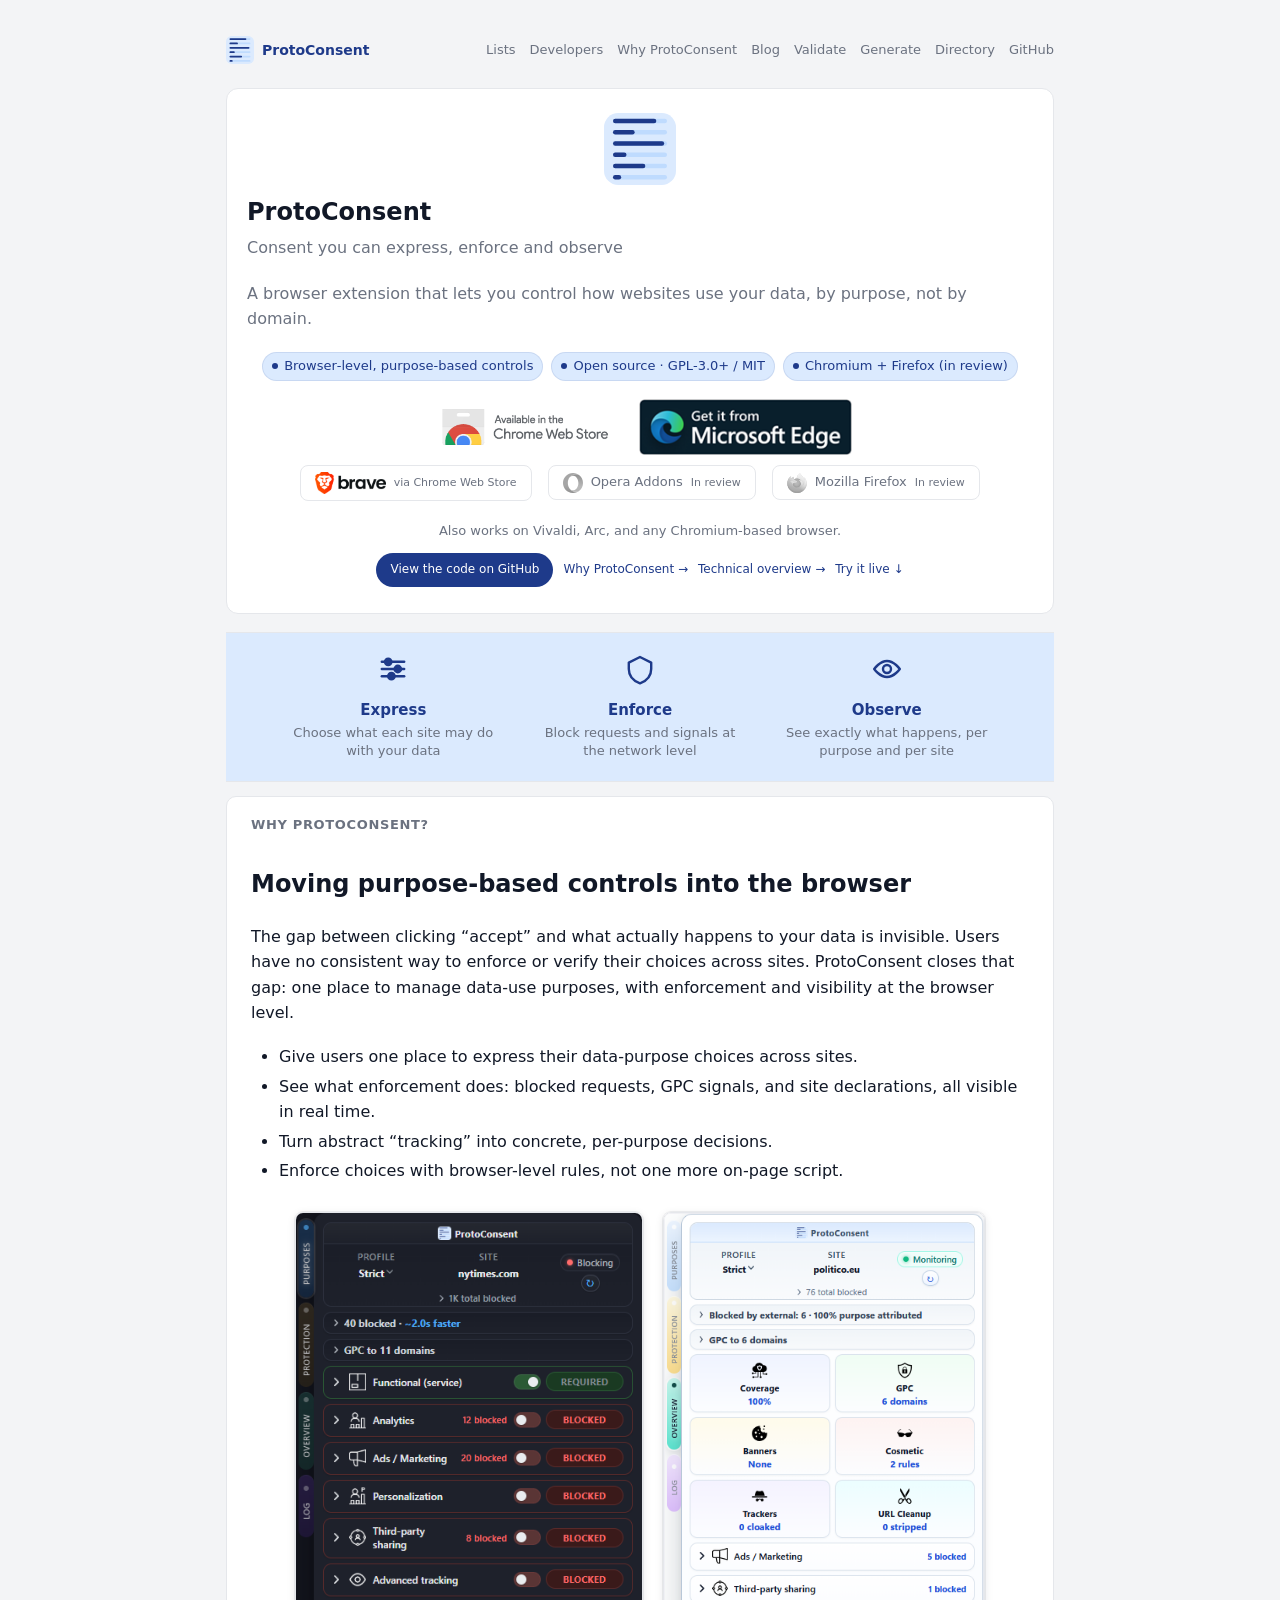
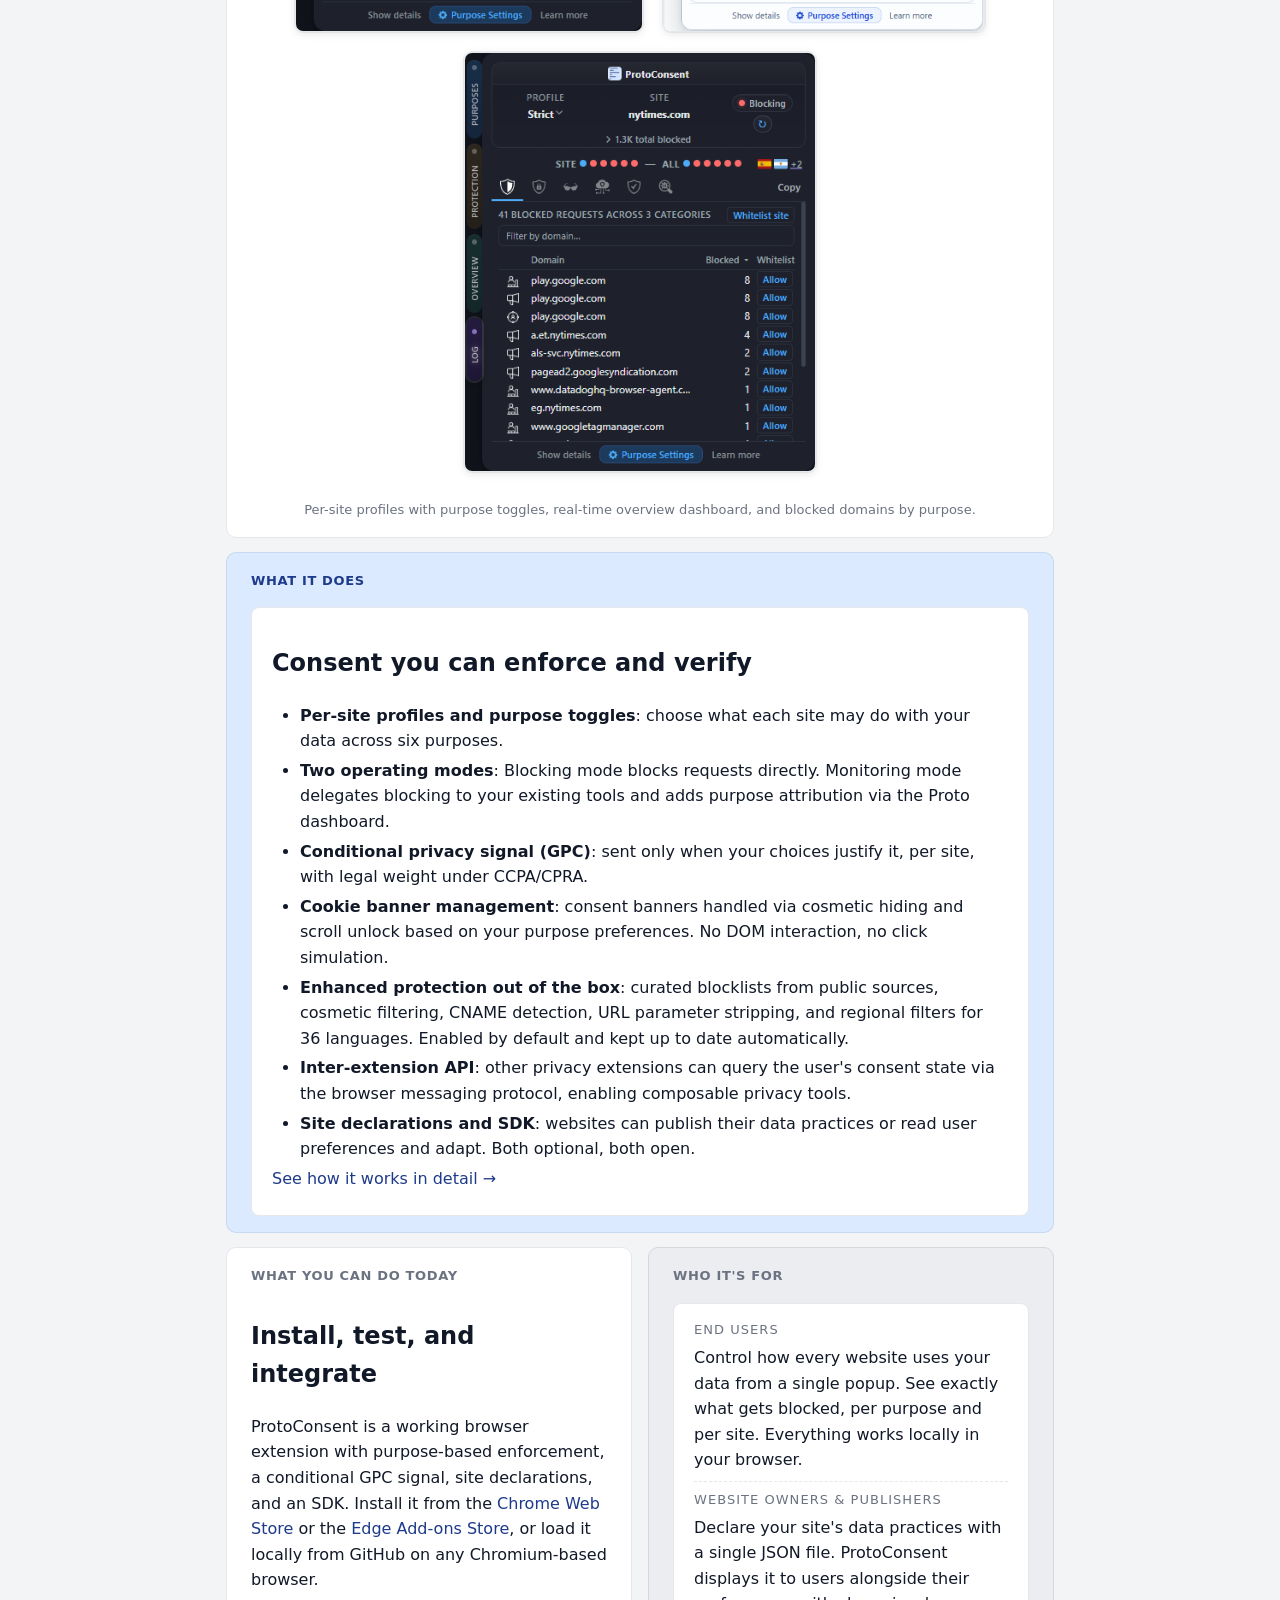
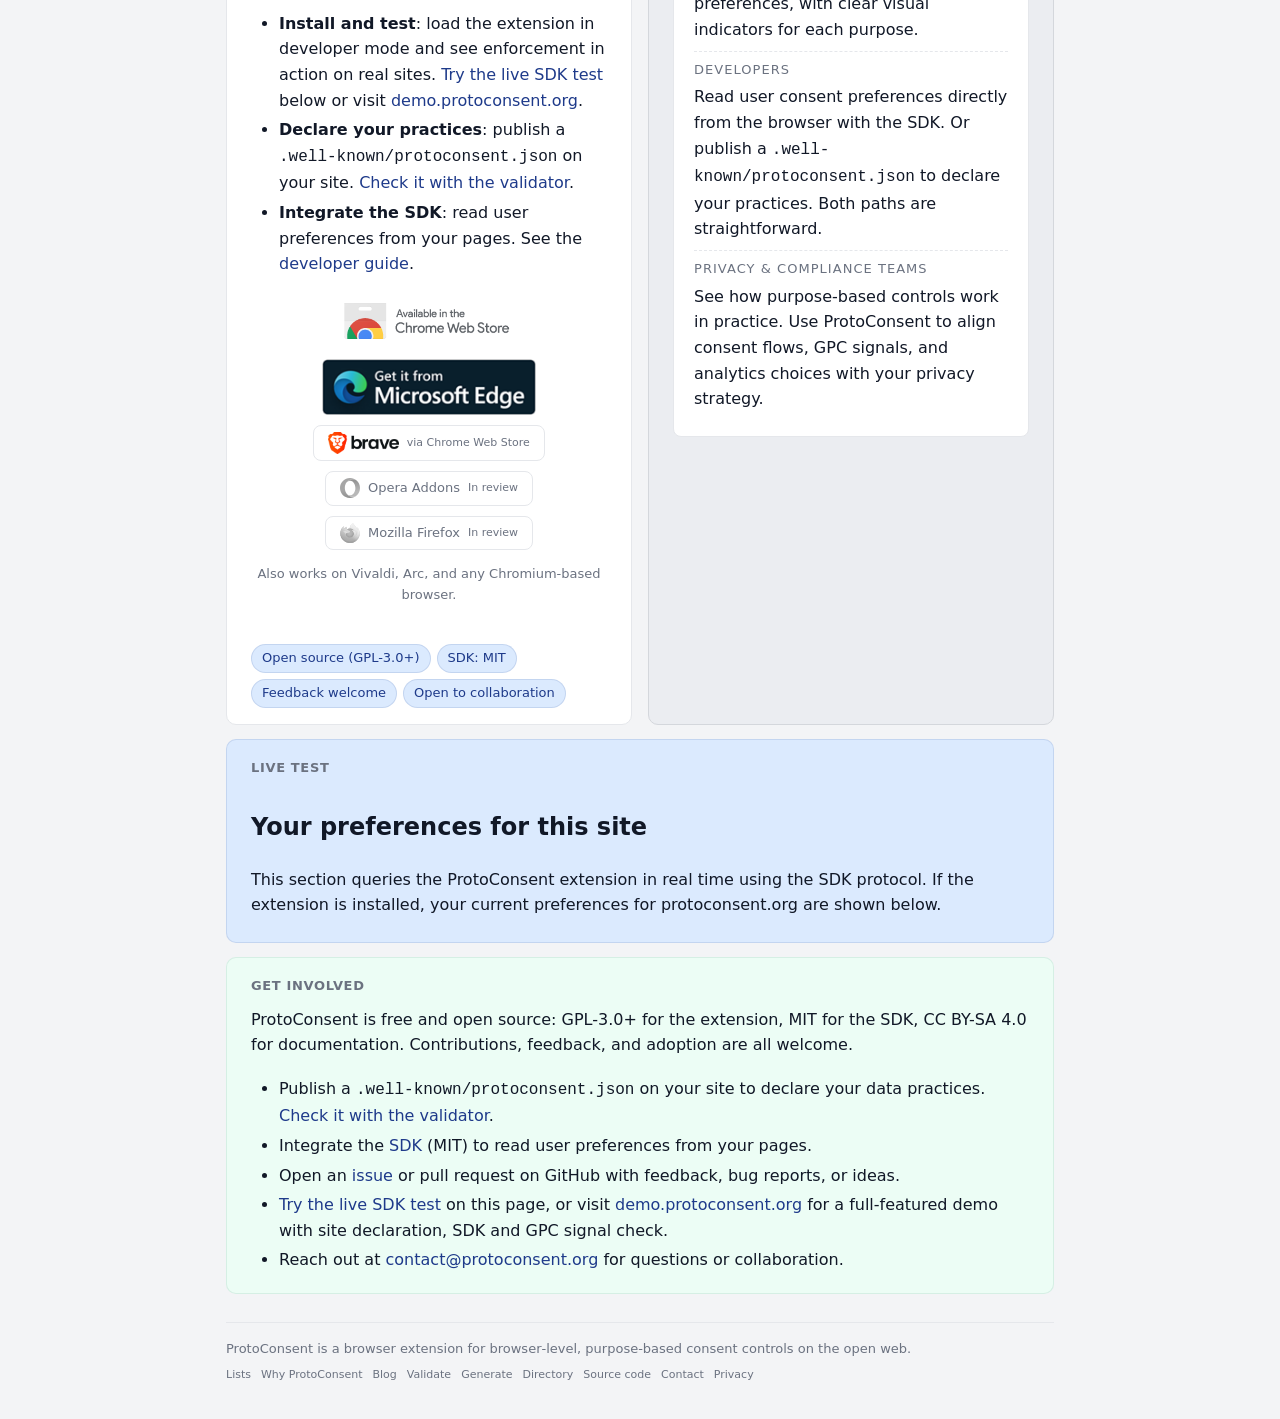
==== commit 84b52c52: "docs: update for release 0.7" ====
--- a/index.html
+++ b/index.html
@@ -77,7 +77,7 @@
             </div>
             <div class="badge">
               <span class="badge-dot"></span>
-              <span>Chromium extension, Firefox planned</span>
+              <span>Chromium + Firefox (in review)</span>
             </div>
           </div>
 
@@ -95,6 +95,9 @@
             </a>
             <span class="store-badge-pending">
               <img src="assets/icons/opera.svg" alt="Opera" width="20" height="20"> Opera Addons <span class="store-badge-note">In review</span>
+            </span>
+            <span class="store-badge-pending">
+              <img src="assets/icons/firefox-logo.svg" alt="Firefox" width="20" height="20"> Mozilla Firefox <span class="store-badge-note">In review</span>
             </span>
             <span class="store-badge-compat">Also works on Vivaldi, Arc, and any Chromium-based browser.</span>
           </div>
@@ -167,7 +170,7 @@
               <li><strong>Per-site profiles and purpose toggles</strong>: choose what each site may do with your data across six purposes.</li>
               <li><strong>Two operating modes</strong>: Blocking mode blocks requests directly. Monitoring mode delegates blocking to your existing tools and adds purpose attribution via the Proto dashboard.</li>
               <li><strong>Conditional privacy signal (GPC)</strong>: sent only when your choices justify it, per site, with legal weight under CCPA/CPRA.</li>
-              <li><strong>Consent banner auto-response</strong>: 31 CMP frameworks handled via cosmetic hiding and scroll unlock based on your purpose preferences. No DOM interaction, no click simulation.</li>
+              <li><strong>Cookie banner management</strong>: consent banners handled via cosmetic hiding and scroll unlock based on your purpose preferences. No DOM interaction, no click simulation.</li>
               <li><strong>Enhanced protection out of the box</strong>: curated blocklists from public sources, cosmetic filtering, CNAME detection, URL parameter stripping, and regional filters for 36 languages. Enabled by default and kept up to date automatically.</li>
               <li><strong>Inter-extension API</strong>: other privacy extensions can query the user's consent state via the browser messaging protocol, enabling composable privacy tools.</li>
               <li><strong>Site declarations and SDK</strong>: websites can publish their data practices or read user preferences and adapt. Both optional, both open.</li>
@@ -205,6 +208,9 @@
               </a>
               <span class="store-badge-pending">
                 <img src="assets/icons/opera.svg" alt="Opera" width="20" height="20"> Opera Addons <span class="store-badge-note">In review</span>
+              </span>
+              <span class="store-badge-pending">
+                <img src="assets/icons/firefox-logo.svg" alt="Firefox" width="20" height="20"> Mozilla Firefox <span class="store-badge-note">In review</span>
               </span>
               <span class="store-badge-compat">Also works on Vivaldi, Arc, and any Chromium-based browser.</span>
             </div>
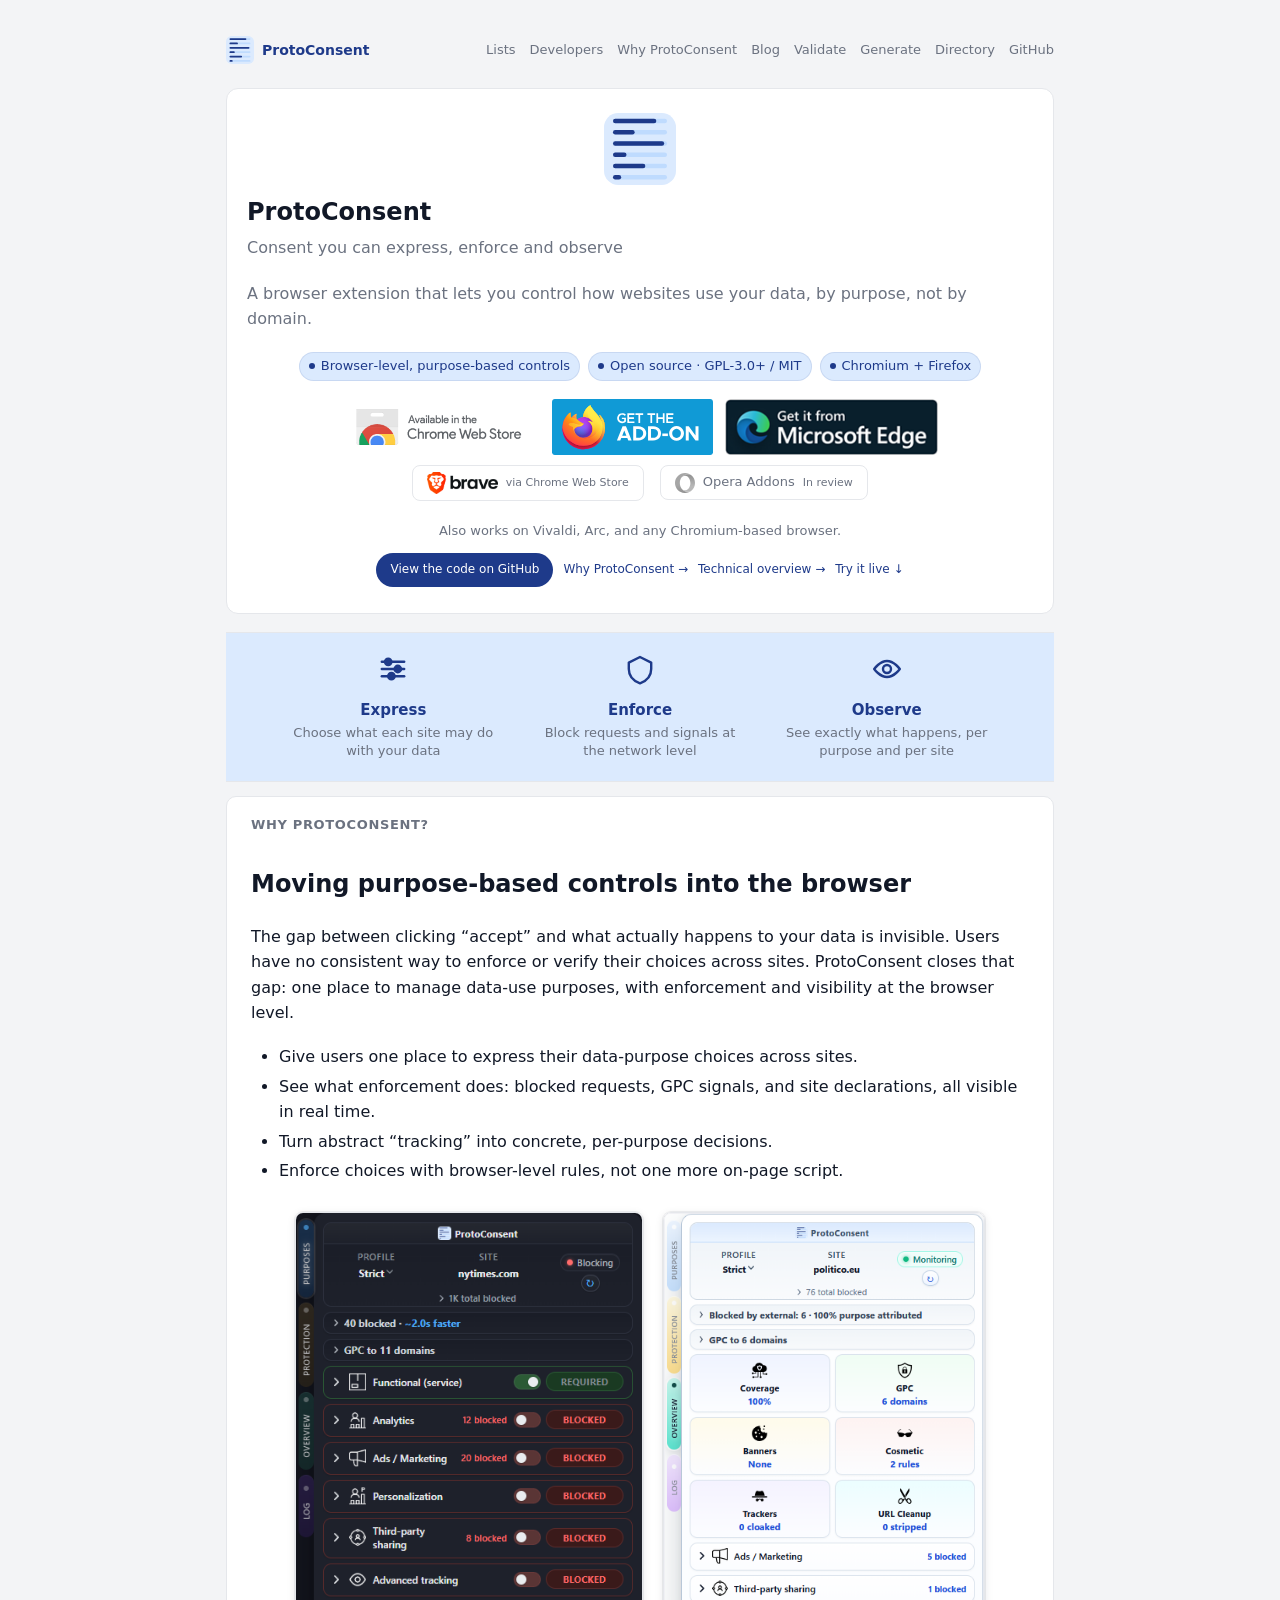
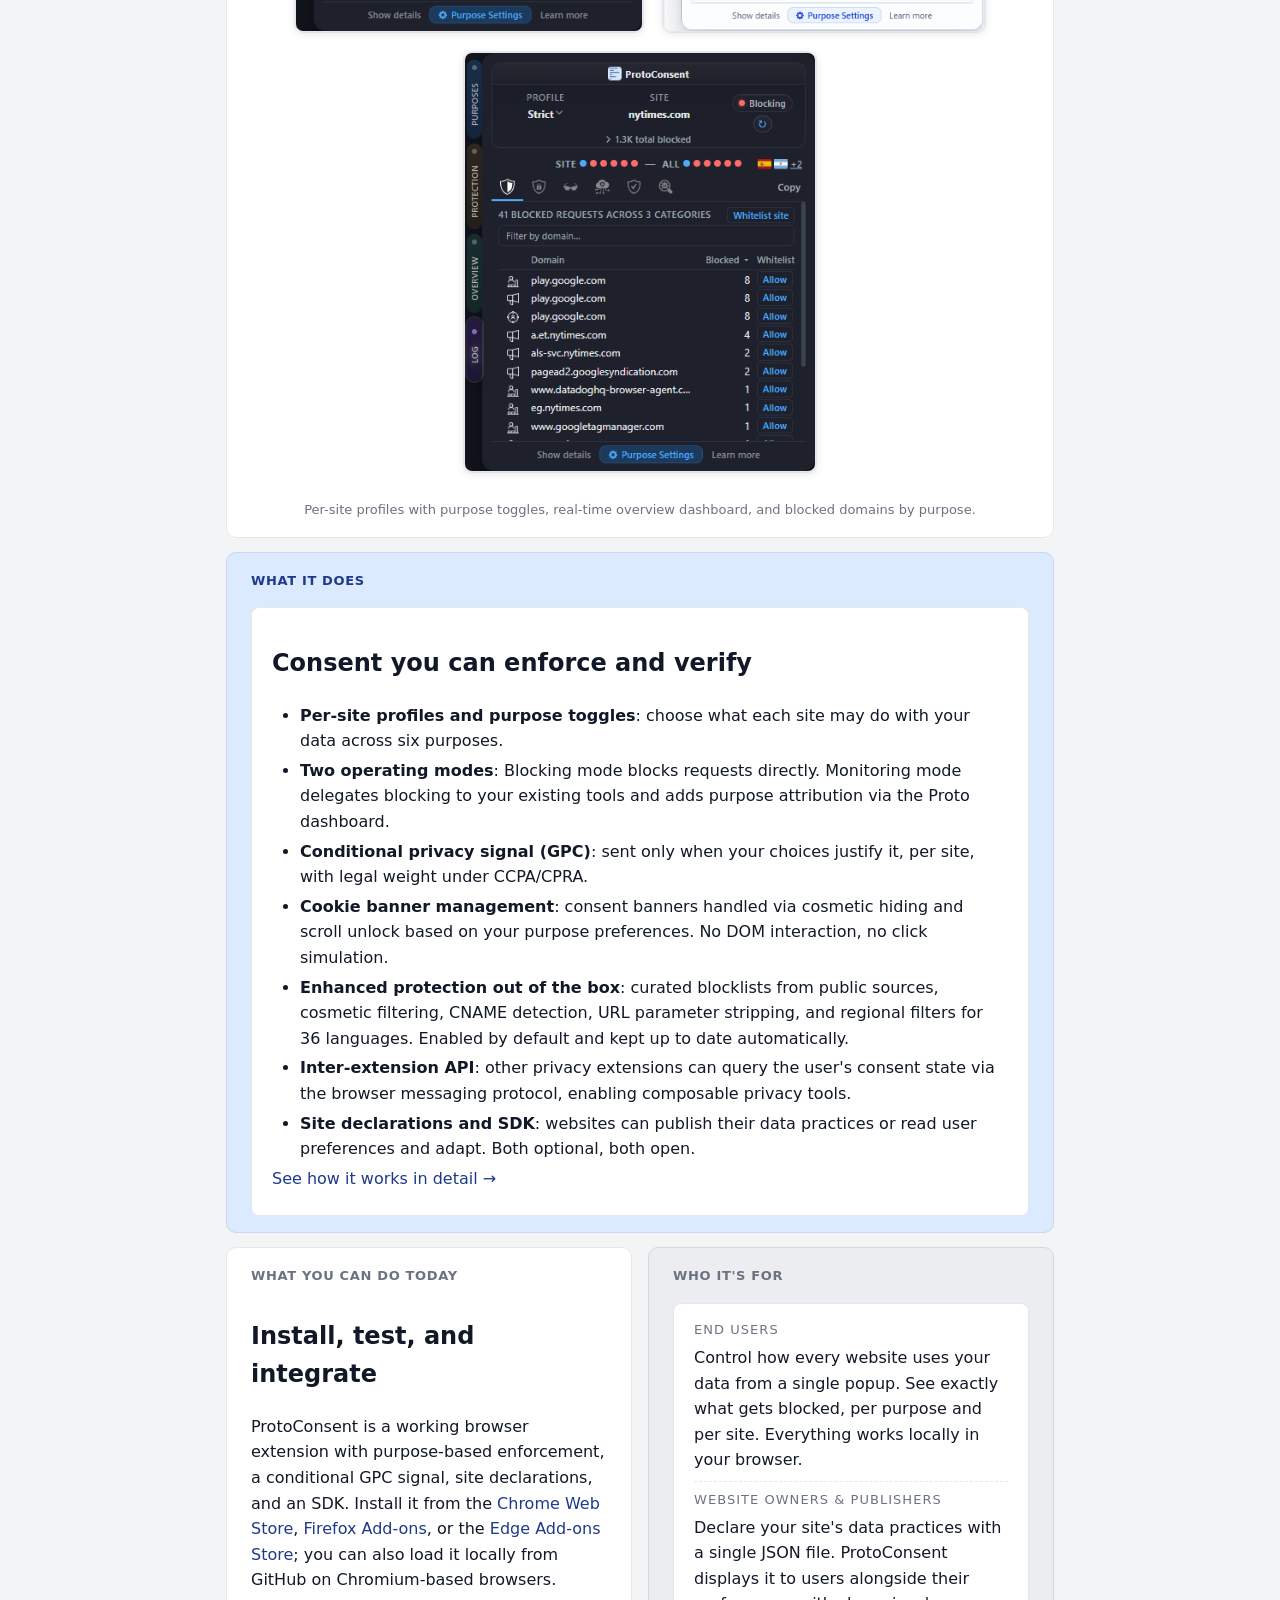
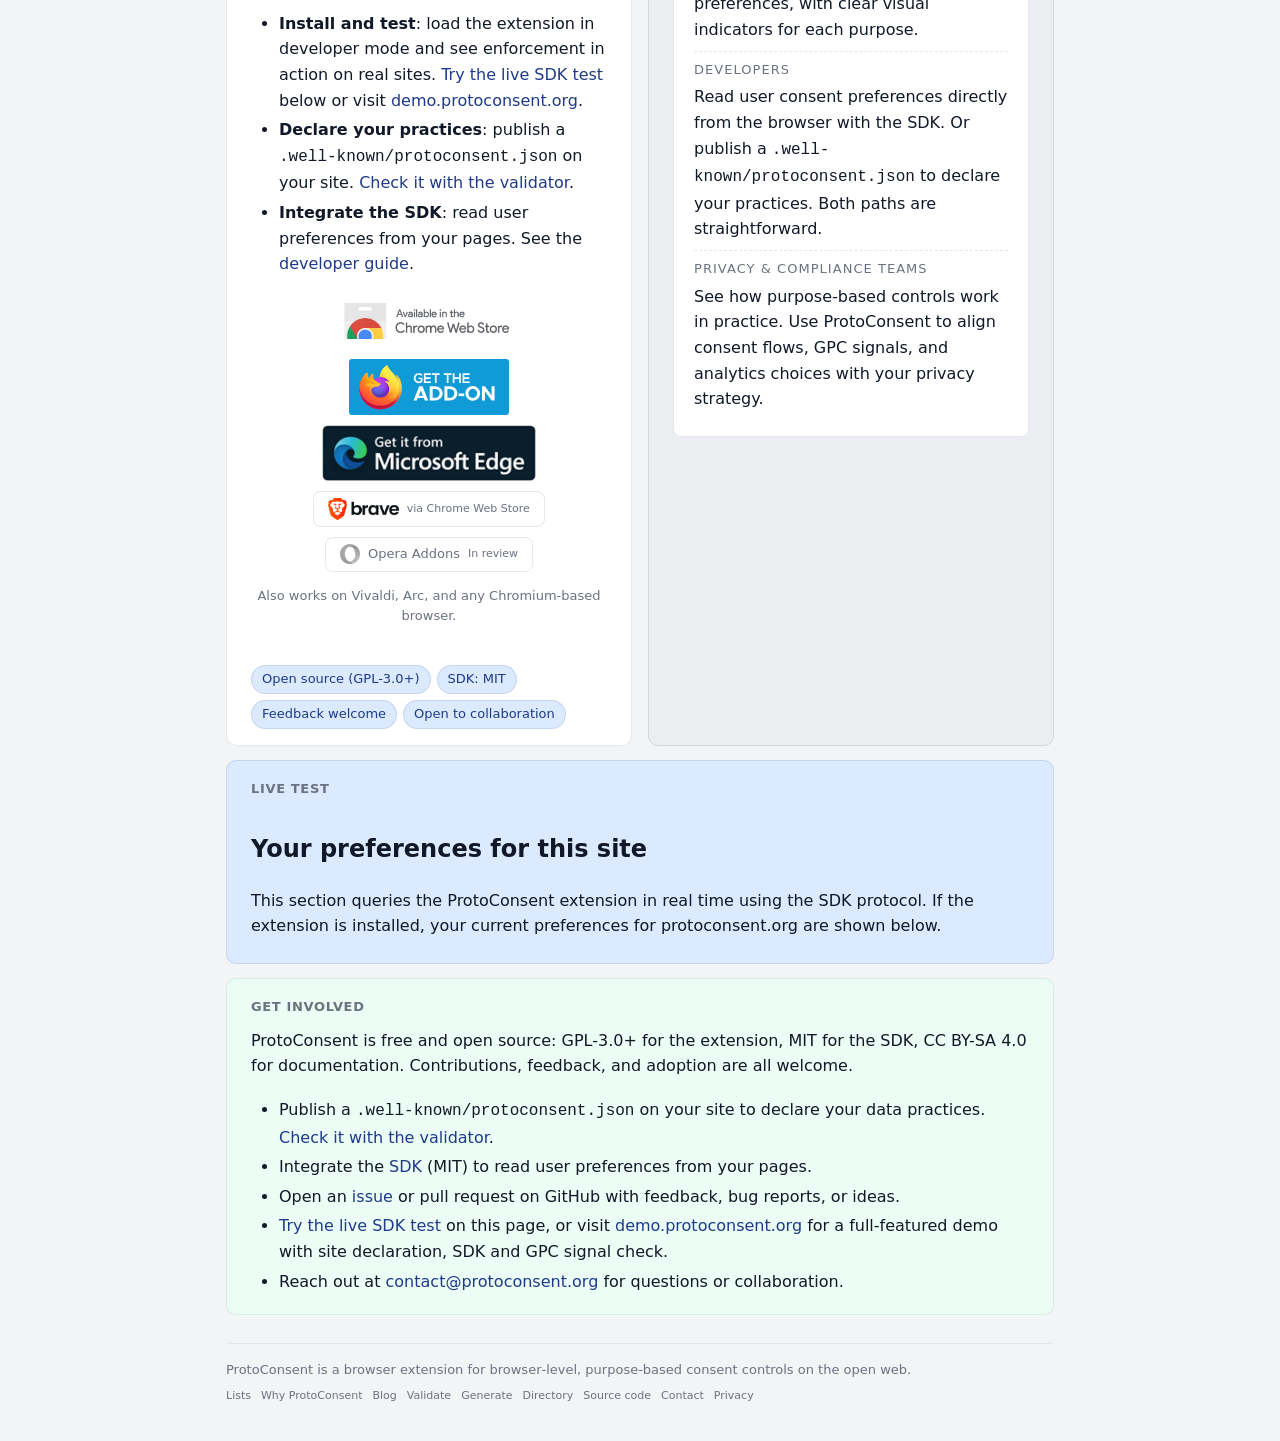
==== commit 3fed3d7f: "chore: update Firefox store release" ====
--- a/index.html
+++ b/index.html
@@ -77,16 +77,19 @@
             </div>
             <div class="badge">
               <span class="badge-dot"></span>
-              <span>Chromium + Firefox (in review)</span>
+              <span>Chromium + Firefox</span>
             </div>
           </div>
 
           <div class="store-badges-row">
             <a class="store-badge-official" href="https://chromewebstore.google.com/detail/protoconsent/dkcdkdcclhofocmkecccmikkfmfgfdlb" target="_blank" rel="noopener noreferrer">
-              <img src="assets/icons/chrome-badge.png" alt="Available in the Chrome Web Store" height="56">
+              <img src="assets/icons/chrome-badge.png" alt="ProtoConsent available in the Chrome Web Store" height="56">
+            </a>
+            <a class="store-badge-official" href="https://addons.mozilla.org/addon/protoconsent/" target="_blank" rel="noopener noreferrer">
+              <img src="assets/icons/firefox-addon.svg" alt="ProtoConsent available on Firefox Add-ons" height="56">
             </a>
             <a class="store-badge-official" href="https://microsoftedge.microsoft.com/addons/detail/protoconsent/djghmcahfjgmeiocpgkdgengofconfoo" target="_blank" rel="noopener noreferrer">
-              <img src="assets/icons/microsoft-edge-add-ons-badge.png" alt="Get it from Microsoft Edge" height="56">
+              <img src="assets/icons/microsoft-edge-add-ons-badge.png" alt="Get ProtoConsent from Microsoft Edge Add-ons" height="56">
             </a>
           </div>
           <div class="store-badges-row store-badges-secondary">
@@ -95,9 +98,6 @@
             </a>
             <span class="store-badge-pending">
               <img src="assets/icons/opera.svg" alt="Opera" width="20" height="20"> Opera Addons <span class="store-badge-note">In review</span>
-            </span>
-            <span class="store-badge-pending">
-              <img src="assets/icons/firefox-logo.svg" alt="Firefox" width="20" height="20"> Mozilla Firefox <span class="store-badge-note">In review</span>
             </span>
             <span class="store-badge-compat">Also works on Vivaldi, Arc, and any Chromium-based browser.</span>
           </div>
@@ -188,7 +188,7 @@
             <h2>Install, test, and integrate</h2>
             <p>
               ProtoConsent is a working browser extension with purpose-based enforcement,
-              a conditional GPC signal, site declarations, and an SDK. Install it from the <a href="https://chromewebstore.google.com/detail/protoconsent/dkcdkdcclhofocmkecccmikkfmfgfdlb" target="_blank" rel="noopener noreferrer">Chrome Web Store</a> or the <a href="https://microsoftedge.microsoft.com/addons/detail/protoconsent/djghmcahfjgmeiocpgkdgengofconfoo" target="_blank" rel="noopener noreferrer">Edge Add-ons Store</a>, or load it locally from GitHub on any Chromium-based browser.
+              a conditional GPC signal, site declarations, and an SDK. Install it from the <a href="https://chromewebstore.google.com/detail/protoconsent/dkcdkdcclhofocmkecccmikkfmfgfdlb" target="_blank" rel="noopener noreferrer">Chrome Web Store</a>, <a href="https://addons.mozilla.org/addon/protoconsent/" target="_blank" rel="noopener noreferrer">Firefox Add-ons</a>, or the <a href="https://microsoftedge.microsoft.com/addons/detail/protoconsent/djghmcahfjgmeiocpgkdgengofconfoo" target="_blank" rel="noopener noreferrer">Edge Add-ons Store</a>; you can also load it locally from GitHub on Chromium-based browsers.
             </p>
             <ul>
               <li><strong>Install and test</strong>: load the extension in developer mode and see enforcement in action on real sites. <a href="#live-test">Try the live SDK test</a> below or visit <a href="https://demo.protoconsent.org" target="_blank" rel="noopener noreferrer">demo.protoconsent.org</a>.</li>
@@ -198,19 +198,19 @@
 
             <div class="store-badges store-badges-stack">
               <a class="store-badge-official" href="https://chromewebstore.google.com/detail/protoconsent/dkcdkdcclhofocmkecccmikkfmfgfdlb" target="_blank" rel="noopener noreferrer">
-                <img src="assets/icons/chrome-badge.png" alt="Available in the Chrome Web Store" height="56">
+                <img src="assets/icons/chrome-badge.png" alt="ProtoConsent available in the Chrome Web Store" height="56">
+              </a>
+              <a class="store-badge-official" href="https://addons.mozilla.org/addon/protoconsent/" target="_blank" rel="noopener noreferrer">
+                <img src="assets/icons/firefox-addon.svg" alt="ProtoConsent available on Firefox Add-ons" height="56">
               </a>
               <a class="store-badge-official" href="https://microsoftedge.microsoft.com/addons/detail/protoconsent/djghmcahfjgmeiocpgkdgengofconfoo" target="_blank" rel="noopener noreferrer">
-                <img src="assets/icons/microsoft-edge-add-ons-badge.png" alt="Get it from Microsoft Edge" height="56">
+                <img src="assets/icons/microsoft-edge-add-ons-badge.png" alt="Get ProtoConsent from Microsoft Edge Add-ons" height="56">
               </a>
               <a class="store-badge-pending" href="https://chromewebstore.google.com/detail/protoconsent/dkcdkdcclhofocmkecccmikkfmfgfdlb" target="_blank" rel="noopener noreferrer">
                 <img src="assets/icons/brave.png" alt="Brave" height="20"> <span class="store-badge-note">via Chrome Web Store</span>
               </a>
               <span class="store-badge-pending">
                 <img src="assets/icons/opera.svg" alt="Opera" width="20" height="20"> Opera Addons <span class="store-badge-note">In review</span>
-              </span>
-              <span class="store-badge-pending">
-                <img src="assets/icons/firefox-logo.svg" alt="Firefox" width="20" height="20"> Mozilla Firefox <span class="store-badge-note">In review</span>
               </span>
               <span class="store-badge-compat">Also works on Vivaldi, Arc, and any Chromium-based browser.</span>
             </div>
